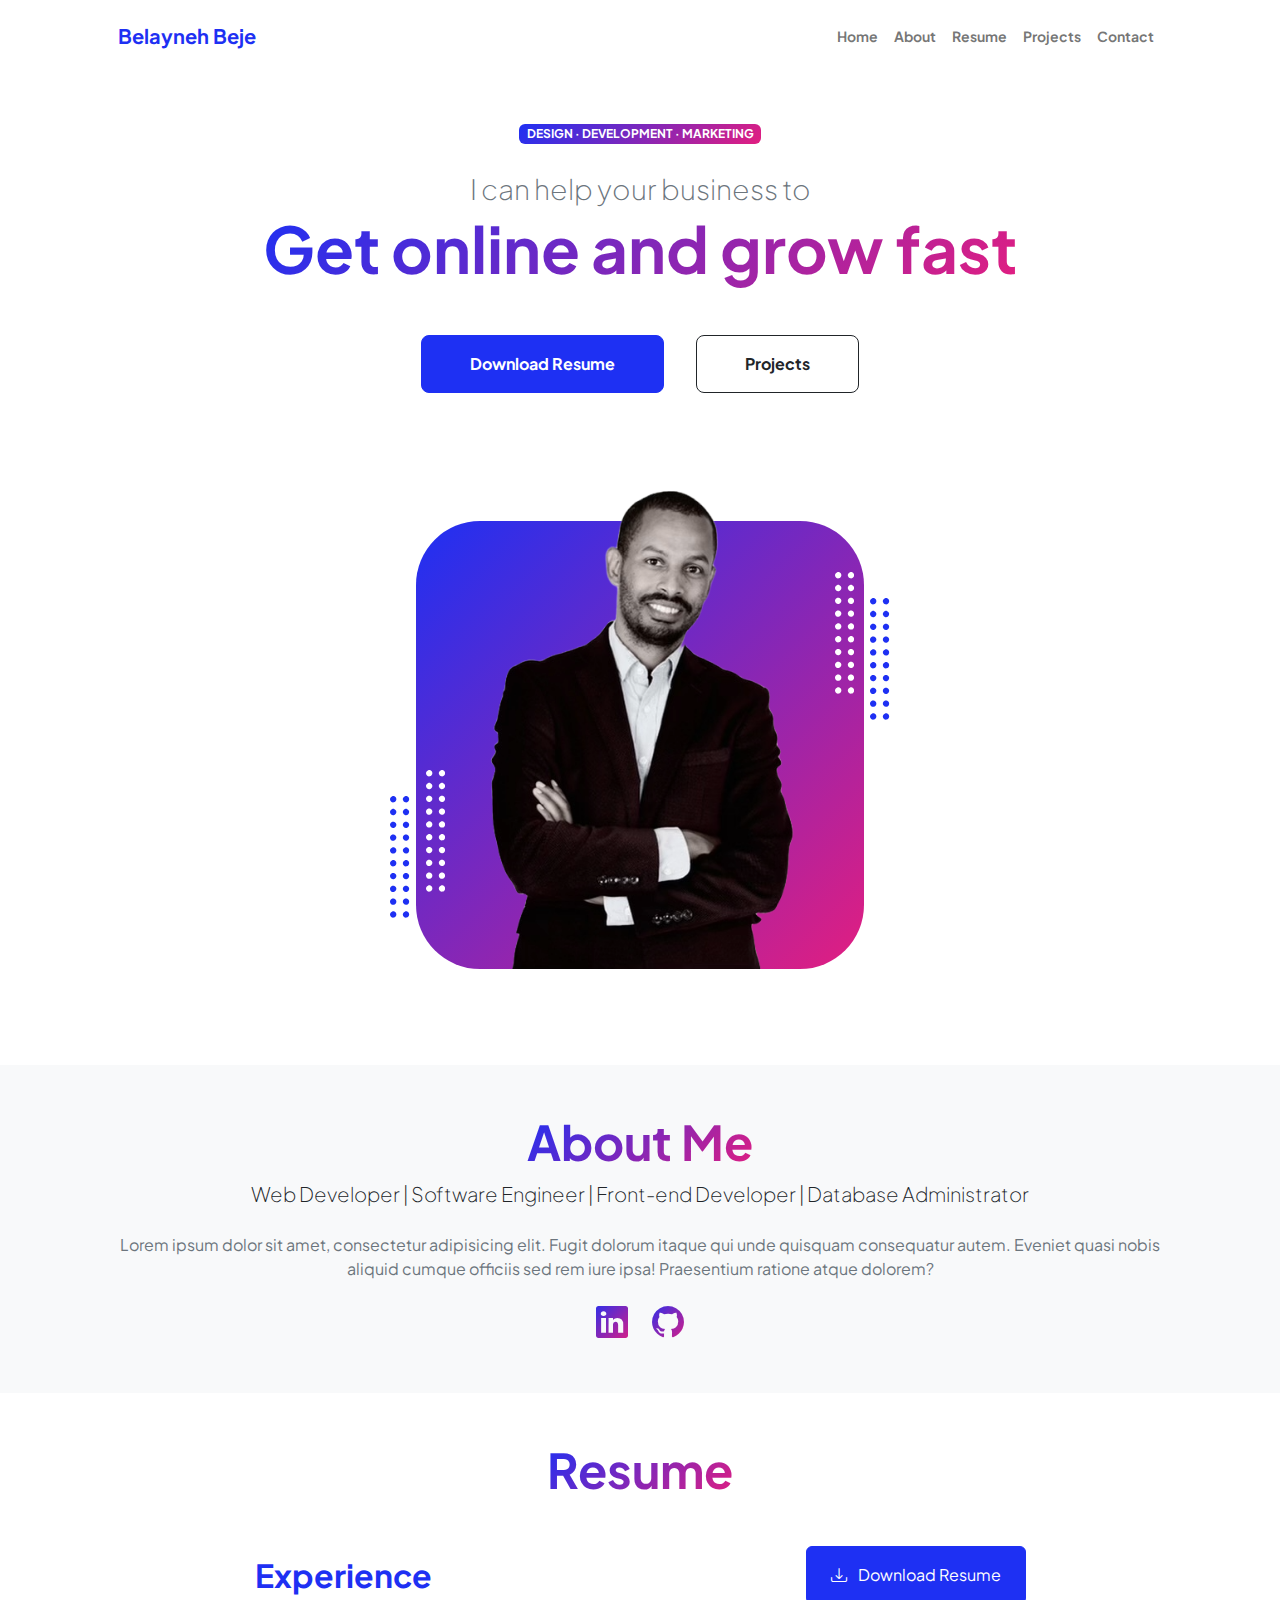
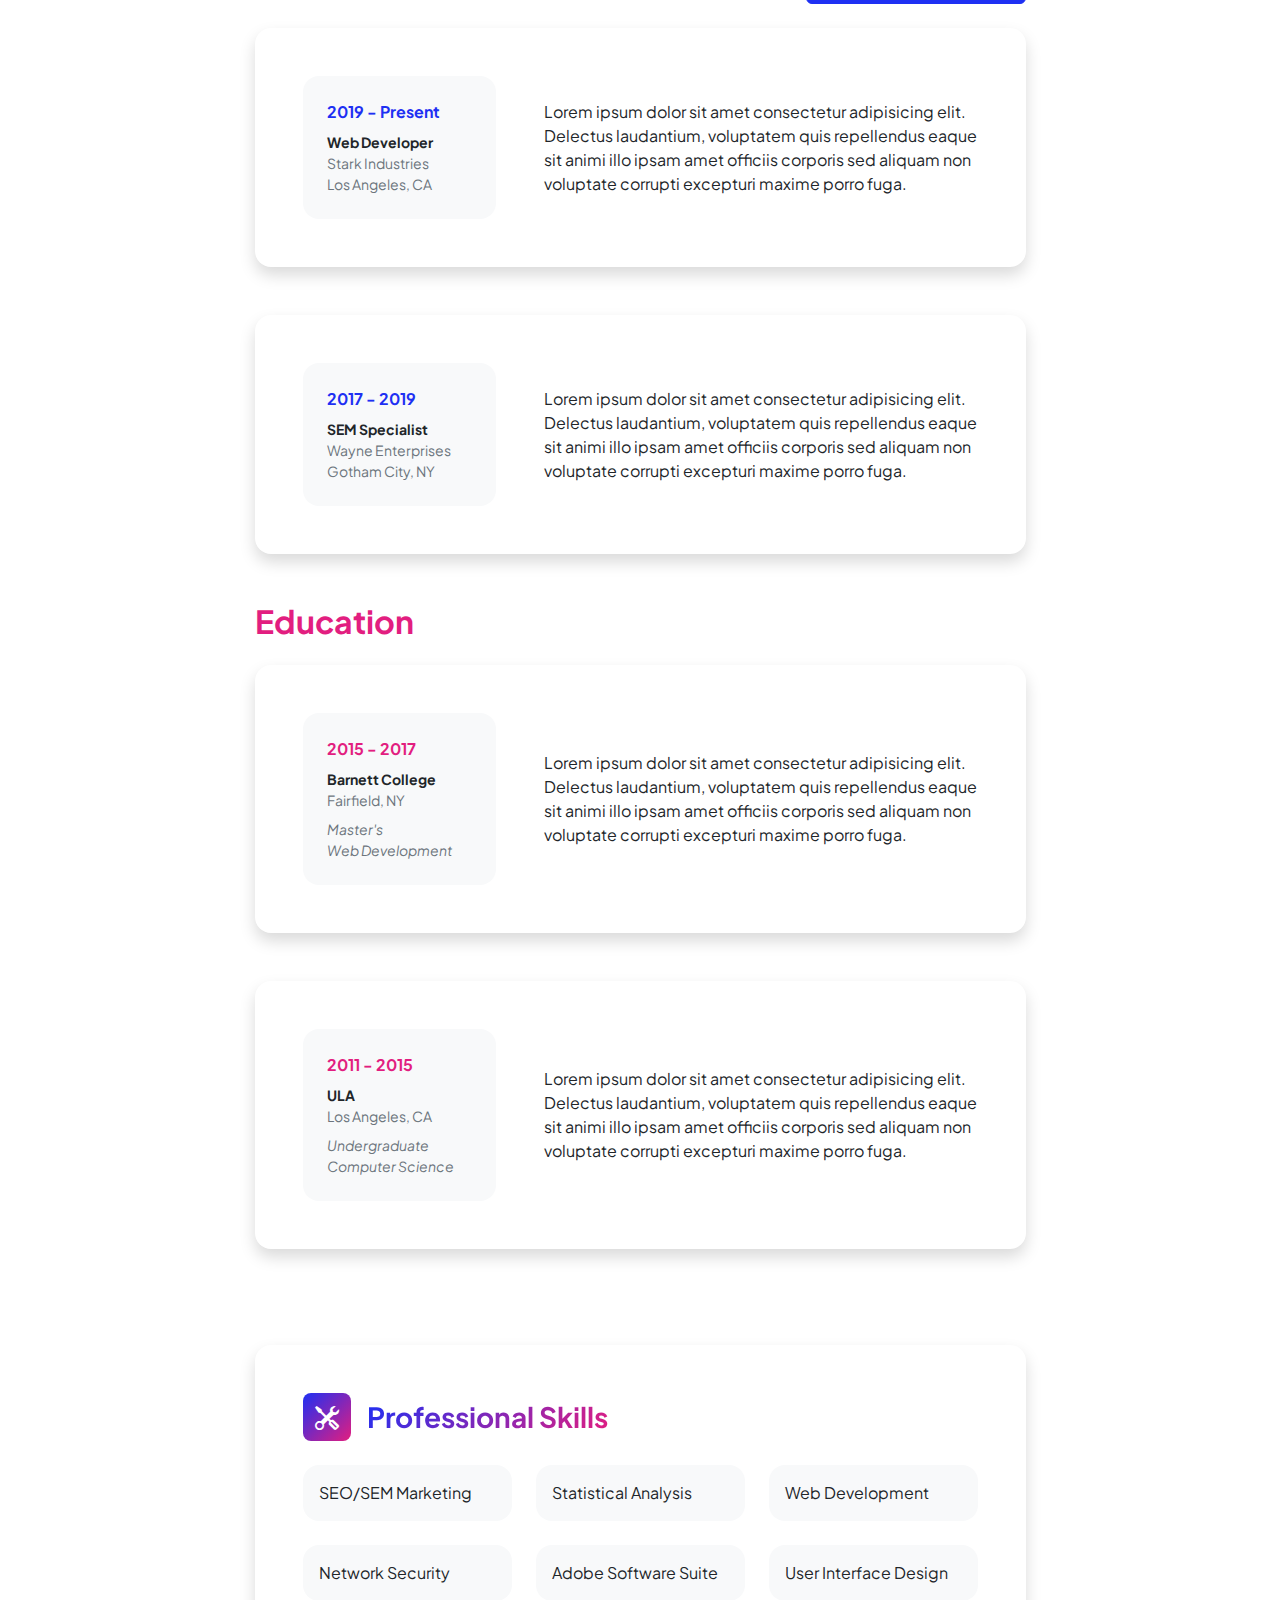
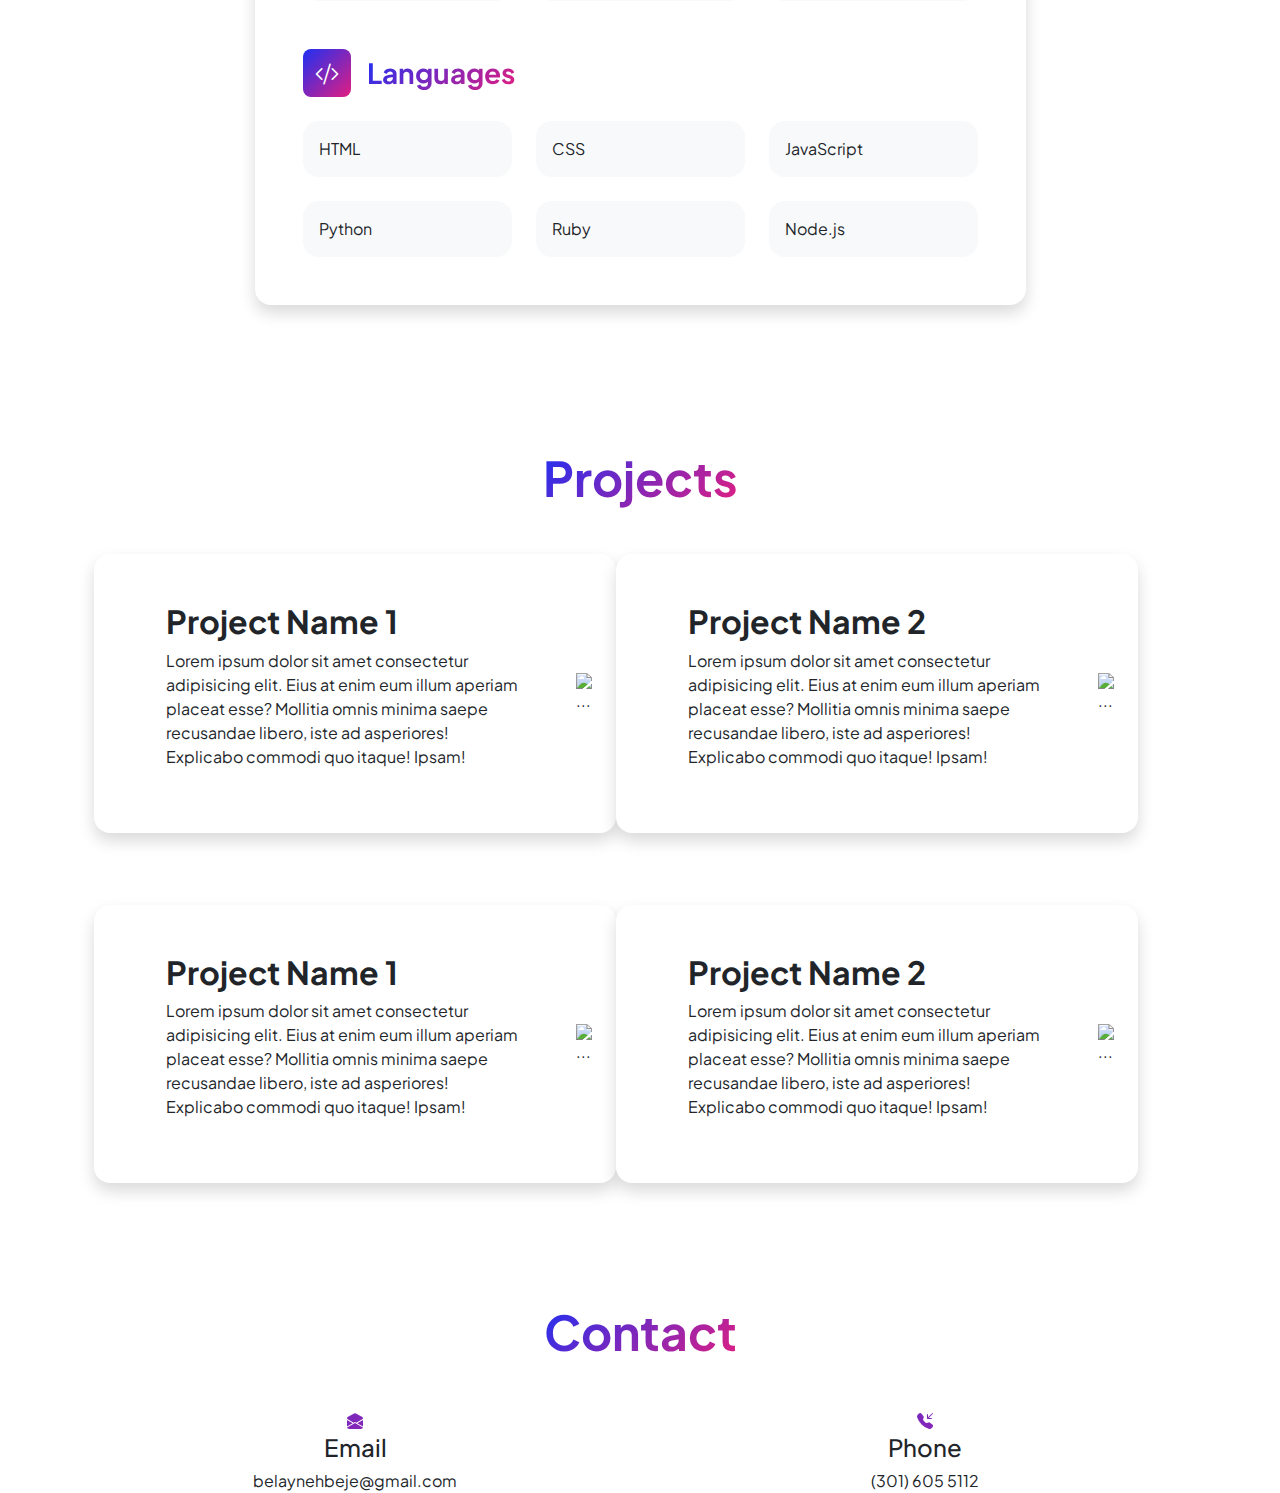
==== index.html @ bec5044d "first commit" ====
<!DOCTYPE html>
<html lang="en">
    <head>
        <meta charset="utf-8" />
        <meta name="viewport" content="width=device-width, initial-scale=1, shrink-to-fit=no" />
        <meta name="description" content="" />
        <meta name="author" content="" />
        <title>Personal Portfolio</title>
        <!-- Favicon-->
        <link rel="icon" type="image/x-icon" href="assets/favicon.ico" />
        <!-- Custom Google font-->
        <link rel="preconnect" href="https://fonts.googleapis.com" />
        <link rel="preconnect" href="https://fonts.gstatic.com" crossorigin />
        <link href="https://fonts.googleapis.com/css2?family=Plus+Jakarta+Sans:wght@100;200;300;400;500;600;700;800;900&amp;display=swap" rel="stylesheet" />
        <!-- Bootstrap icons-->
        <link href="https://cdn.jsdelivr.net/npm/bootstrap-icons@1.8.1/font/bootstrap-icons.css" rel="stylesheet" />
        <!-- Core theme CSS (includes Bootstrap)-->
        <link href="css/styles.css" rel="stylesheet" />
        <link rel="stylesheet" href="./css/customestyle.css">
    </head>
    <body class="d-flex flex-column h-100">

        <!--Hero-->
        <main class="flex-shrink-0">
            <!-- Navigation-->
            <nav class="navbar navbar-expand-lg navbar-light bg-white py-3">
                <div class="container px-5">
                    <a class="navbar-brand" href="index.html"><span class="fw-bolder text-primary">Belayneh Beje</span></a>
                    <button class="navbar-toggler" type="button" data-bs-toggle="collapse" data-bs-target="#navbarSupportedContent" aria-controls="navbarSupportedContent" aria-expanded="false" aria-label="Toggle navigation"><span class="navbar-toggler-icon"></span></button>
                    <div class="collapse navbar-collapse" id="navbarSupportedContent">
                        <ul class="navbar-nav ms-auto mb-2 mb-lg-0 small fw-bolder">
                            <li class="nav-item"><a class="nav-link" href="index.html">Home</a></li>
                            <li class="nav-item"><a class="nav-link" href="about.html">About</a></li>
                            <li class="nav-item"><a class="nav-link" href="resume.html">Resume</a></li>
                            <li class="nav-item"><a class="nav-link" href="projects.html">Projects</a></li>
                            <li class="nav-item"><a class="nav-link" href="contact.html">Contact</a></li>
                        </ul>
                    </div>
                </div>
            </nav>
            <!-- Header-->
            
            <header class="py-5">
                <div class="container px-5 pb-5">
                    <div class="row gx-5 align-items-center">
                        <div class="col-xxl-5">
                            <!-- Header text content-->
                            <div class="text-center text-xxl-start">
                                <div class="badge bg-gradient-primary-to-secondary text-white mb-4"><div class="text-uppercase">Design &middot; Development &middot; Marketing</div></div>
                                <div class="fs-3 fw-light text-muted">I can help your business to</div>
                                
                                <h1 class="display-3 fw-bolder mb-5"><span class="text-gradient d-inline">Get online and grow fast</span></h1>
                                <div class="d-grid gap-3 d-sm-flex justify-content-sm-center justify-content-xxl-start mb-3">
                                    <a class="btn btn-primary btn-lg px-5 py-3 me-sm-3 fs-6 fw-bolder" href="./assets/Resume.pdf">Download Resume</a>
                                    <a class="btn btn-outline-dark btn-lg px-5 py-3 fs-6 fw-bolder" href="projects.html">Projects</a>
                                </div>
                            </div>
                        </div>
                        <div class="col-xxl-7">
                            <!-- Header profile picture-->
                            <div class="d-flex justify-content-center mt-5 mt-xxl-0">
                                <div class="profile bg-gradient-primary-to-secondary">
                                    <!-- TIP: For best results, use a photo with a transparent background like the demo example below-->
                                    <!-- Watch a tutorial on how to do this on YouTube (link)-->
                                    <img class="profile-img" src="assets/profile.png" alt="..." />
                                    <div class="dots-1">
                                        <!-- SVG Dots-->
                                        <svg version="1.1" xmlns="http://www.w3.org/2000/svg" xmlns:xlink="http://www.w3.org/1999/xlink" x="0px" y="0px" viewBox="0 0 191.6 1215.4" style="enable-background: new 0 0 191.6 1215.4" xml:space="preserve">
                                            <g transform="translate(0.000000,1280.000000) scale(0.100000,-0.100000)">
                                                <path d="M227.7,12788.6c-105-35-200-141-222-248c-43-206,163-412,369-369c155,32,275,190,260,339c-11,105-90,213-190,262        C383.7,12801.6,289.7,12808.6,227.7,12788.6z"></path>
                                                <path d="M1507.7,12788.6c-151-50-253-216-222-362c25-119,136-230,254-255c194-41,395,142,375,339c-11,105-90,213-190,262        C1663.7,12801.6,1569.7,12808.6,1507.7,12788.6z"></path>
                                                <path d="M227.7,11508.6c-105-35-200-141-222-248c-43-206,163-412,369-369c155,32,275,190,260,339c-11,105-90,213-190,262        C383.7,11521.6,289.7,11528.6,227.7,11508.6z"></path>
                                                <path d="M1507.7,11508.6c-151-50-253-216-222-362c25-119,136-230,254-255c194-41,395,142,375,339c-11,105-90,213-190,262        C1663.7,11521.6,1569.7,11528.6,1507.7,11508.6z"></path>
                                                <path d="M227.7,10228.6c-105-35-200-141-222-248c-43-206,163-412,369-369c155,32,275,190,260,339c-11,105-90,213-190,262        C383.7,10241.6,289.7,10248.6,227.7,10228.6z"></path>
                                                <path d="M1507.7,10228.6c-105-35-200-141-222-248c-43-206,163-412,369-369c155,32,275,190,260,339c-11,105-90,213-190,262        C1663.7,10241.6,1569.7,10248.6,1507.7,10228.6z"></path>
                                                <path d="M227.7,8948.6c-105-35-200-141-222-248c-43-206,163-412,369-369c155,32,275,190,260,339c-11,105-90,213-190,262        C383.7,8961.6,289.7,8968.6,227.7,8948.6z"></path>
                                                <path d="M1507.7,8948.6c-105-35-200-141-222-248c-43-206,163-412,369-369c155,32,275,190,260,339c-11,105-90,213-190,262        C1663.7,8961.6,1569.7,8968.6,1507.7,8948.6z"></path>
                                                <path d="M227.7,7668.6c-105-35-200-141-222-248c-43-206,163-412,369-369c155,32,275,190,260,339c-11,105-90,213-190,262        C383.7,7681.6,289.7,7688.6,227.7,7668.6z"></path>
                                                <path d="M1507.7,7668.6c-105-35-200-141-222-248c-43-206,163-412,369-369c155,32,275,190,260,339c-11,105-90,213-190,262        C1663.7,7681.6,1569.7,7688.6,1507.7,7668.6z"></path>
                                                <path d="M227.7,6388.6c-105-35-200-141-222-248c-43-206,163-412,369-369c155,32,275,190,260,339c-11,105-90,213-190,262        C383.7,6401.6,289.7,6408.6,227.7,6388.6z"></path>
                                                <path d="M1507.7,6388.6c-105-35-200-141-222-248c-43-206,163-412,369-369c155,32,275,190,260,339c-11,105-90,213-190,262        C1663.7,6401.6,1569.7,6408.6,1507.7,6388.6z"></path>
                                                <path d="M227.7,5108.6c-105-35-200-141-222-248c-43-206,163-412,369-369c155,32,275,190,260,339c-11,105-90,213-190,262        C383.7,5121.6,289.7,5128.6,227.7,5108.6z"></path>
                                                <path d="M1507.7,5108.6c-105-35-200-141-222-248c-43-206,163-412,369-369c155,32,275,190,260,339c-11,105-90,213-190,262        C1663.7,5121.6,1569.7,5128.6,1507.7,5108.6z"></path>
                                                <path d="M227.7,3828.6c-105-35-200-141-222-248c-43-206,163-412,369-369c155,32,275,190,260,339c-11,105-90,213-190,262        C383.7,3841.6,289.7,3848.6,227.7,3828.6z"></path>
                                                <path d="M1507.7,3828.6c-105-35-200-141-222-248c-43-206,163-412,369-369c155,32,275,190,260,339c-11,105-90,213-190,262        C1663.7,3841.6,1569.7,3848.6,1507.7,3828.6z"></path>
                                                <path d="M227.7,2548.6c-105-35-200-141-222-248c-43-206,163-412,369-369c155,32,275,190,260,339c-11,105-90,213-190,262        C383.7,2561.6,289.7,2568.6,227.7,2548.6z"></path>
                                                <path d="M1507.7,2548.6c-105-35-200-141-222-248c-43-206,163-412,369-369c155,32,275,190,260,339c-11,105-90,213-190,262        C1663.7,2561.6,1569.7,2568.6,1507.7,2548.6z"></path>
                                                <path d="M227.7,1268.6c-105-35-200-141-222-248c-43-206,163-412,369-369c155,32,275,190,260,339c-11,105-90,213-190,262        C383.7,1281.6,289.7,1288.6,227.7,1268.6z"></path>
                                                <path d="M1507.7,1268.6c-105-35-200-141-222-248c-43-206,163-412,369-369c155,32,275,190,260,339c-11,105-90,213-190,262        C1663.7,1281.6,1569.7,1288.6,1507.7,1268.6z"></path>
                                            </g>
                                        </svg>
                                        <!-- END of SVG dots-->
                                    </div>
                                    <div class="dots-2">
                                        <!-- SVG Dots-->
                                        <svg version="1.1" xmlns="http://www.w3.org/2000/svg" xmlns:xlink="http://www.w3.org/1999/xlink" x="0px" y="0px" viewBox="0 0 191.6 1215.4" style="enable-background: new 0 0 191.6 1215.4" xml:space="preserve">
                                            <g transform="translate(0.000000,1280.000000) scale(0.100000,-0.100000)">
                                                <path d="M227.7,12788.6c-105-35-200-141-222-248c-43-206,163-412,369-369c155,32,275,190,260,339c-11,105-90,213-190,262        C383.7,12801.6,289.7,12808.6,227.7,12788.6z"></path>
                                                <path d="M1507.7,12788.6c-151-50-253-216-222-362c25-119,136-230,254-255c194-41,395,142,375,339c-11,105-90,213-190,262        C1663.7,12801.6,1569.7,12808.6,1507.7,12788.6z"></path>
                                                <path d="M227.7,11508.6c-105-35-200-141-222-248c-43-206,163-412,369-369c155,32,275,190,260,339c-11,105-90,213-190,262        C383.7,11521.6,289.7,11528.6,227.7,11508.6z"></path>
                                                <path d="M1507.7,11508.6c-151-50-253-216-222-362c25-119,136-230,254-255c194-41,395,142,375,339c-11,105-90,213-190,262        C1663.7,11521.6,1569.7,11528.6,1507.7,11508.6z"></path>
                                                <path d="M227.7,10228.6c-105-35-200-141-222-248c-43-206,163-412,369-369c155,32,275,190,260,339c-11,105-90,213-190,262        C383.7,10241.6,289.7,10248.6,227.7,10228.6z"></path>
                                                <path d="M1507.7,10228.6c-105-35-200-141-222-248c-43-206,163-412,369-369c155,32,275,190,260,339c-11,105-90,213-190,262        C1663.7,10241.6,1569.7,10248.6,1507.7,10228.6z"></path>
                                                <path d="M227.7,8948.6c-105-35-200-141-222-248c-43-206,163-412,369-369c155,32,275,190,260,339c-11,105-90,213-190,262        C383.7,8961.6,289.7,8968.6,227.7,8948.6z"></path>
                                                <path d="M1507.7,8948.6c-105-35-200-141-222-248c-43-206,163-412,369-369c155,32,275,190,260,339c-11,105-90,213-190,262        C1663.7,8961.6,1569.7,8968.6,1507.7,8948.6z"></path>
                                                <path d="M227.7,7668.6c-105-35-200-141-222-248c-43-206,163-412,369-369c155,32,275,190,260,339c-11,105-90,213-190,262        C383.7,7681.6,289.7,7688.6,227.7,7668.6z"></path>
                                                <path d="M1507.7,7668.6c-105-35-200-141-222-248c-43-206,163-412,369-369c155,32,275,190,260,339c-11,105-90,213-190,262        C1663.7,7681.6,1569.7,7688.6,1507.7,7668.6z"></path>
                                                <path d="M227.7,6388.6c-105-35-200-141-222-248c-43-206,163-412,369-369c155,32,275,190,260,339c-11,105-90,213-190,262        C383.7,6401.6,289.7,6408.6,227.7,6388.6z"></path>
                                                <path d="M1507.7,6388.6c-105-35-200-141-222-248c-43-206,163-412,369-369c155,32,275,190,260,339c-11,105-90,213-190,262        C1663.7,6401.6,1569.7,6408.6,1507.7,6388.6z"></path>
                                                <path d="M227.7,5108.6c-105-35-200-141-222-248c-43-206,163-412,369-369c155,32,275,190,260,339c-11,105-90,213-190,262        C383.7,5121.6,289.7,5128.6,227.7,5108.6z"></path>
                                                <path d="M1507.7,5108.6c-105-35-200-141-222-248c-43-206,163-412,369-369c155,32,275,190,260,339c-11,105-90,213-190,262        C1663.7,5121.6,1569.7,5128.6,1507.7,5108.6z"></path>
                                                <path d="M227.7,3828.6c-105-35-200-141-222-248c-43-206,163-412,369-369c155,32,275,190,260,339c-11,105-90,213-190,262        C383.7,3841.6,289.7,3848.6,227.7,3828.6z"></path>
                                                <path d="M1507.7,3828.6c-105-35-200-141-222-248c-43-206,163-412,369-369c155,32,275,190,260,339c-11,105-90,213-190,262        C1663.7,3841.6,1569.7,3848.6,1507.7,3828.6z"></path>
                                                <path d="M227.7,2548.6c-105-35-200-141-222-248c-43-206,163-412,369-369c155,32,275,190,260,339c-11,105-90,213-190,262        C383.7,2561.6,289.7,2568.6,227.7,2548.6z"></path>
                                                <path d="M1507.7,2548.6c-105-35-200-141-222-248c-43-206,163-412,369-369c155,32,275,190,260,339c-11,105-90,213-190,262        C1663.7,2561.6,1569.7,2568.6,1507.7,2548.6z"></path>
                                                <path d="M227.7,1268.6c-105-35-200-141-222-248c-43-206,163-412,369-369c155,32,275,190,260,339c-11,105-90,213-190,262        C383.7,1281.6,289.7,1288.6,227.7,1268.6z"></path>
                                                <path d="M1507.7,1268.6c-105-35-200-141-222-248c-43-206,163-412,369-369c155,32,275,190,260,339c-11,105-90,213-190,262        C1663.7,1281.6,1569.7,1288.6,1507.7,1268.6z"></path>
                                            </g>
                                        </svg>
                                        <!-- END of SVG dots-->
                                    </div>
                                    <div class="dots-3">
                                        <!-- SVG Dots-->
                                        <svg version="1.1" xmlns="http://www.w3.org/2000/svg" xmlns:xlink="http://www.w3.org/1999/xlink" x="0px" y="0px" viewBox="0 0 191.6 1215.4" style="enable-background: new 0 0 191.6 1215.4" xml:space="preserve">
                                            <g transform="translate(0.000000,1280.000000) scale(0.100000,-0.100000)">
                                                <path d="M227.7,12788.6c-105-35-200-141-222-248c-43-206,163-412,369-369c155,32,275,190,260,339c-11,105-90,213-190,262        C383.7,12801.6,289.7,12808.6,227.7,12788.6z"></path>
                                                <path d="M1507.7,12788.6c-151-50-253-216-222-362c25-119,136-230,254-255c194-41,395,142,375,339c-11,105-90,213-190,262        C1663.7,12801.6,1569.7,12808.6,1507.7,12788.6z"></path>
                                                <path d="M227.7,11508.6c-105-35-200-141-222-248c-43-206,163-412,369-369c155,32,275,190,260,339c-11,105-90,213-190,262        C383.7,11521.6,289.7,11528.6,227.7,11508.6z"></path>
                                                <path d="M1507.7,11508.6c-151-50-253-216-222-362c25-119,136-230,254-255c194-41,395,142,375,339c-11,105-90,213-190,262        C1663.7,11521.6,1569.7,11528.6,1507.7,11508.6z"></path>
                                                <path d="M227.7,10228.6c-105-35-200-141-222-248c-43-206,163-412,369-369c155,32,275,190,260,339c-11,105-90,213-190,262        C383.7,10241.6,289.7,10248.6,227.7,10228.6z"></path>
                                                <path d="M1507.7,10228.6c-105-35-200-141-222-248c-43-206,163-412,369-369c155,32,275,190,260,339c-11,105-90,213-190,262        C1663.7,10241.6,1569.7,10248.6,1507.7,10228.6z"></path>
                                                <path d="M227.7,8948.6c-105-35-200-141-222-248c-43-206,163-412,369-369c155,32,275,190,260,339c-11,105-90,213-190,262        C383.7,8961.6,289.7,8968.6,227.7,8948.6z"></path>
                                                <path d="M1507.7,8948.6c-105-35-200-141-222-248c-43-206,163-412,369-369c155,32,275,190,260,339c-11,105-90,213-190,262        C1663.7,8961.6,1569.7,8968.6,1507.7,8948.6z"></path>
                                                <path d="M227.7,7668.6c-105-35-200-141-222-248c-43-206,163-412,369-369c155,32,275,190,260,339c-11,105-90,213-190,262        C383.7,7681.6,289.7,7688.6,227.7,7668.6z"></path>
                                                <path d="M1507.7,7668.6c-105-35-200-141-222-248c-43-206,163-412,369-369c155,32,275,190,260,339c-11,105-90,213-190,262        C1663.7,7681.6,1569.7,7688.6,1507.7,7668.6z"></path>
                                                <path d="M227.7,6388.6c-105-35-200-141-222-248c-43-206,163-412,369-369c155,32,275,190,260,339c-11,105-90,213-190,262        C383.7,6401.6,289.7,6408.6,227.7,6388.6z"></path>
                                                <path d="M1507.7,6388.6c-105-35-200-141-222-248c-43-206,163-412,369-369c155,32,275,190,260,339c-11,105-90,213-190,262        C1663.7,6401.6,1569.7,6408.6,1507.7,6388.6z"></path>
                                                <path d="M227.7,5108.6c-105-35-200-141-222-248c-43-206,163-412,369-369c155,32,275,190,260,339c-11,105-90,213-190,262        C383.7,5121.6,289.7,5128.6,227.7,5108.6z"></path>
                                                <path d="M1507.7,5108.6c-105-35-200-141-222-248c-43-206,163-412,369-369c155,32,275,190,260,339c-11,105-90,213-190,262        C1663.7,5121.6,1569.7,5128.6,1507.7,5108.6z"></path>
                                                <path d="M227.7,3828.6c-105-35-200-141-222-248c-43-206,163-412,369-369c155,32,275,190,260,339c-11,105-90,213-190,262        C383.7,3841.6,289.7,3848.6,227.7,3828.6z"></path>
                                                <path d="M1507.7,3828.6c-105-35-200-141-222-248c-43-206,163-412,369-369c155,32,275,190,260,339c-11,105-90,213-190,262        C1663.7,3841.6,1569.7,3848.6,1507.7,3828.6z"></path>
                                                <path d="M227.7,2548.6c-105-35-200-141-222-248c-43-206,163-412,369-369c155,32,275,190,260,339c-11,105-90,213-190,262        C383.7,2561.6,289.7,2568.6,227.7,2548.6z"></path>
                                                <path d="M1507.7,2548.6c-105-35-200-141-222-248c-43-206,163-412,369-369c155,32,275,190,260,339c-11,105-90,213-190,262        C1663.7,2561.6,1569.7,2568.6,1507.7,2548.6z"></path>
                                                <path d="M227.7,1268.6c-105-35-200-141-222-248c-43-206,163-412,369-369c155,32,275,190,260,339c-11,105-90,213-190,262        C383.7,1281.6,289.7,1288.6,227.7,1268.6z"></path>
                                                <path d="M1507.7,1268.6c-105-35-200-141-222-248c-43-206,163-412,369-369c155,32,275,190,260,339c-11,105-90,213-190,262        C1663.7,1281.6,1569.7,1288.6,1507.7,1268.6z"></path>
                                            </g>
                                        </svg>
                                        <!-- END of SVG dots-->
                                    </div>
                                    <div class="dots-4">
                                        <!-- SVG Dots-->
                                        <svg version="1.1" xmlns="http://www.w3.org/2000/svg" xmlns:xlink="http://www.w3.org/1999/xlink" x="0px" y="0px" viewBox="0 0 191.6 1215.4" style="enable-background: new 0 0 191.6 1215.4" xml:space="preserve">
                                            <g transform="translate(0.000000,1280.000000) scale(0.100000,-0.100000)">
                                                <path d="M227.7,12788.6c-105-35-200-141-222-248c-43-206,163-412,369-369c155,32,275,190,260,339c-11,105-90,213-190,262        C383.7,12801.6,289.7,12808.6,227.7,12788.6z"></path>
                                                <path d="M1507.7,12788.6c-151-50-253-216-222-362c25-119,136-230,254-255c194-41,395,142,375,339c-11,105-90,213-190,262        C1663.7,12801.6,1569.7,12808.6,1507.7,12788.6z"></path>
                                                <path d="M227.7,11508.6c-105-35-200-141-222-248c-43-206,163-412,369-369c155,32,275,190,260,339c-11,105-90,213-190,262        C383.7,11521.6,289.7,11528.6,227.7,11508.6z"></path>
                                                <path d="M1507.7,11508.6c-151-50-253-216-222-362c25-119,136-230,254-255c194-41,395,142,375,339c-11,105-90,213-190,262        C1663.7,11521.6,1569.7,11528.6,1507.7,11508.6z"></path>
                                                <path d="M227.7,10228.6c-105-35-200-141-222-248c-43-206,163-412,369-369c155,32,275,190,260,339c-11,105-90,213-190,262        C383.7,10241.6,289.7,10248.6,227.7,10228.6z"></path>
                                                <path d="M1507.7,10228.6c-105-35-200-141-222-248c-43-206,163-412,369-369c155,32,275,190,260,339c-11,105-90,213-190,262        C1663.7,10241.6,1569.7,10248.6,1507.7,10228.6z"></path>
                                                <path d="M227.7,8948.6c-105-35-200-141-222-248c-43-206,163-412,369-369c155,32,275,190,260,339c-11,105-90,213-190,262        C383.7,8961.6,289.7,8968.6,227.7,8948.6z"></path>
                                                <path d="M1507.7,8948.6c-105-35-200-141-222-248c-43-206,163-412,369-369c155,32,275,190,260,339c-11,105-90,213-190,262        C1663.7,8961.6,1569.7,8968.6,1507.7,8948.6z"></path>
                                                <path d="M227.7,7668.6c-105-35-200-141-222-248c-43-206,163-412,369-369c155,32,275,190,260,339c-11,105-90,213-190,262        C383.7,7681.6,289.7,7688.6,227.7,7668.6z"></path>
                                                <path d="M1507.7,7668.6c-105-35-200-141-222-248c-43-206,163-412,369-369c155,32,275,190,260,339c-11,105-90,213-190,262        C1663.7,7681.6,1569.7,7688.6,1507.7,7668.6z"></path>
                                                <path d="M227.7,6388.6c-105-35-200-141-222-248c-43-206,163-412,369-369c155,32,275,190,260,339c-11,105-90,213-190,262        C383.7,6401.6,289.7,6408.6,227.7,6388.6z"></path>
                                                <path d="M1507.7,6388.6c-105-35-200-141-222-248c-43-206,163-412,369-369c155,32,275,190,260,339c-11,105-90,213-190,262        C1663.7,6401.6,1569.7,6408.6,1507.7,6388.6z"></path>
                                                <path d="M227.7,5108.6c-105-35-200-141-222-248c-43-206,163-412,369-369c155,32,275,190,260,339c-11,105-90,213-190,262        C383.7,5121.6,289.7,5128.6,227.7,5108.6z"></path>
                                                <path d="M1507.7,5108.6c-105-35-200-141-222-248c-43-206,163-412,369-369c155,32,275,190,260,339c-11,105-90,213-190,262        C1663.7,5121.6,1569.7,5128.6,1507.7,5108.6z"></path>
                                                <path d="M227.7,3828.6c-105-35-200-141-222-248c-43-206,163-412,369-369c155,32,275,190,260,339c-11,105-90,213-190,262        C383.7,3841.6,289.7,3848.6,227.7,3828.6z"></path>
                                                <path d="M1507.7,3828.6c-105-35-200-141-222-248c-43-206,163-412,369-369c155,32,275,190,260,339c-11,105-90,213-190,262        C1663.7,3841.6,1569.7,3848.6,1507.7,3828.6z"></path>
                                                <path d="M227.7,2548.6c-105-35-200-141-222-248c-43-206,163-412,369-369c155,32,275,190,260,339c-11,105-90,213-190,262        C383.7,2561.6,289.7,2568.6,227.7,2548.6z"></path>
                                                <path d="M1507.7,2548.6c-105-35-200-141-222-248c-43-206,163-412,369-369c155,32,275,190,260,339c-11,105-90,213-190,262        C1663.7,2561.6,1569.7,2568.6,1507.7,2548.6z"></path>
                                                <path d="M227.7,1268.6c-105-35-200-141-222-248c-43-206,163-412,369-369c155,32,275,190,260,339c-11,105-90,213-190,262        C383.7,1281.6,289.7,1288.6,227.7,1268.6z"></path>
                                                <path d="M1507.7,1268.6c-105-35-200-141-222-248c-43-206,163-412,369-369c155,32,275,190,260,339c-11,105-90,213-190,262        C1663.7,1281.6,1569.7,1288.6,1507.7,1268.6z"></path>
                                            </g>
                                        </svg>
                                        <!-- END of SVG dots-->
                                    </div>
                                </div>
                            </div>
                        </div>
                    </div>
                </div>
            </header>
            
            
        </main>

        <!--About-->
        <!-- About Section-->
        <section class="bg-light py-0">
            <div class="container px-5">
                <div class="row gx-5 justify-content-center">
                    <div class="col-xxl-8">
                        <div class="text-center my-5">
                            <h2 class="display-5 fw-bolder"><span class="text-gradient d-inline">About Me</span></h2>
                            <p class="lead fw-light mb-4">Web Developer | Software Engineer | Front-end Developer | Database Administrator</p>
                            <p class="text-muted">Lorem ipsum dolor sit amet, consectetur adipisicing elit. Fugit dolorum itaque qui unde quisquam consequatur autem. Eveniet quasi nobis aliquid cumque officiis sed rem iure ipsa! Praesentium ratione atque dolorem?</p>
                            <div class="d-flex justify-content-center fs-2 gap-4">
                                <a class="text-gradient" href="https://www.linkedin.com/in/belayneh-beje-109a37126/"><i class="bi bi-linkedin"></i></a>
                                <a class="text-gradient" href="https://github.com/belaynehb"><i class="bi bi-github"></i></a>
                            </div>
                        </div>
                    </div>
                </div>
            </div>
        </section>

        <!--Resume-->
        <!--Resume Section-->
        <div class="container px-5 my-5">
            <div class="text-center mb-5">
                <h1 class="display-5 fw-bolder mb-0"><span class="text-gradient d-inline">Resume</span></h1>
            </div>
            <div class="row gx-5 justify-content-center">
                <div class="col-lg-11 col-xl-9 col-xxl-8">
                    <!-- Experience Section-->
                    <section>
                        <div class="d-flex align-items-center justify-content-between mb-4">
                            <h2 class="text-primary fw-bolder mb-0">Experience</h2>
                            <!-- Download resume button-->
                            <!-- Note: Set the link href target to a PDF file within your project-->
                            <a class="btn btn-primary px-4 py-3" href="./assets/Resume.pdf">
                                <div class="d-inline-block bi bi-download me-2"></div>
                                Download Resume
                            </a>
                        </div>
                        <!-- Experience Card 1-->
                        <div class="card shadow border-0 rounded-4 mb-5">
                            <div class="card-body p-5">
                                <div class="row align-items-center gx-5">
                                    <div class="col text-center text-lg-start mb-4 mb-lg-0">
                                        <div class="bg-light p-4 rounded-4">
                                            <div class="text-primary fw-bolder mb-2">2019 - Present</div>
                                            <div class="small fw-bolder">Web Developer</div>
                                            <div class="small text-muted">Stark Industries</div>
                                            <div class="small text-muted">Los Angeles, CA</div>
                                        </div>
                                    </div>
                                    <div class="col-lg-8"><div>Lorem ipsum dolor sit amet consectetur adipisicing elit. Delectus laudantium, voluptatem quis repellendus eaque sit animi illo ipsam amet officiis corporis sed aliquam non voluptate corrupti excepturi maxime porro fuga.</div></div>
                                </div>
                            </div>
                        </div>
                        <!-- Experience Card 2-->
                        <div class="card shadow border-0 rounded-4 mb-5">
                            <div class="card-body p-5">
                                <div class="row align-items-center gx-5">
                                    <div class="col text-center text-lg-start mb-4 mb-lg-0">
                                        <div class="bg-light p-4 rounded-4">
                                            <div class="text-primary fw-bolder mb-2">2017 - 2019</div>
                                            <div class="small fw-bolder">SEM Specialist</div>
                                            <div class="small text-muted">Wayne Enterprises</div>
                                            <div class="small text-muted">Gotham City, NY</div>
                                        </div>
                                    </div>
                                    <div class="col-lg-8"><div>Lorem ipsum dolor sit amet consectetur adipisicing elit. Delectus laudantium, voluptatem quis repellendus eaque sit animi illo ipsam amet officiis corporis sed aliquam non voluptate corrupti excepturi maxime porro fuga.</div></div>
                                </div>
                            </div>
                        </div>
                    </section>
                    <!-- Education Section-->
                    <section>
                        <h2 class="text-secondary fw-bolder mb-4">Education</h2>
                        <!-- Education Card 1-->
                        <div class="card shadow border-0 rounded-4 mb-5">
                            <div class="card-body p-5">
                                <div class="row align-items-center gx-5">
                                    <div class="col text-center text-lg-start mb-4 mb-lg-0">
                                        <div class="bg-light p-4 rounded-4">
                                            <div class="text-secondary fw-bolder mb-2">2015 - 2017</div>
                                            <div class="mb-2">
                                                <div class="small fw-bolder">Barnett College</div>
                                                <div class="small text-muted">Fairfield, NY</div>
                                            </div>
                                            <div class="fst-italic">
                                                <div class="small text-muted">Master's</div>
                                                <div class="small text-muted">Web Development</div>
                                            </div>
                                        </div>
                                    </div>
                                    <div class="col-lg-8"><div>Lorem ipsum dolor sit amet consectetur adipisicing elit. Delectus laudantium, voluptatem quis repellendus eaque sit animi illo ipsam amet officiis corporis sed aliquam non voluptate corrupti excepturi maxime porro fuga.</div></div>
                                </div>
                            </div>
                        </div>
                        <!-- Education Card 2-->
                        <div class="card shadow border-0 rounded-4 mb-5">
                            <div class="card-body p-5">
                                <div class="row align-items-center gx-5">
                                    <div class="col text-center text-lg-start mb-4 mb-lg-0">
                                        <div class="bg-light p-4 rounded-4">
                                            <div class="text-secondary fw-bolder mb-2">2011 - 2015</div>
                                            <div class="mb-2">
                                                <div class="small fw-bolder">ULA</div>
                                                <div class="small text-muted">Los Angeles, CA</div>
                                            </div>
                                            <div class="fst-italic">
                                                <div class="small text-muted">Undergraduate</div>
                                                <div class="small text-muted">Computer Science</div>
                                            </div>
                                        </div>
                                    </div>
                                    <div class="col-lg-8"><div>Lorem ipsum dolor sit amet consectetur adipisicing elit. Delectus laudantium, voluptatem quis repellendus eaque sit animi illo ipsam amet officiis corporis sed aliquam non voluptate corrupti excepturi maxime porro fuga.</div></div>
                                </div>
                            </div>
                        </div>
                    </section>
                    <!-- Divider-->
                    <div class="pb-5"></div>
                    <!-- Skills Section-->
                    <section>
                        <!-- Skillset Card-->
                        <div class="card shadow border-0 rounded-4 mb-5">
                            <div class="card-body p-5">
                                <!-- Professional skills list-->
                                <div class="mb-5">
                                    <div class="d-flex align-items-center mb-4">
                                        <div class="feature bg-primary bg-gradient-primary-to-secondary text-white rounded-3 me-3"><i class="bi bi-tools"></i></div>
                                        <h3 class="fw-bolder mb-0"><span class="text-gradient d-inline">Professional Skills</span></h3>
                                    </div>
                                    <div class="row row-cols-1 row-cols-md-3 mb-4">
                                        <div class="col mb-4 mb-md-0"><div class="d-flex align-items-center bg-light rounded-4 p-3 h-100">SEO/SEM Marketing</div></div>
                                        <div class="col mb-4 mb-md-0"><div class="d-flex align-items-center bg-light rounded-4 p-3 h-100">Statistical Analysis</div></div>
                                        <div class="col"><div class="d-flex align-items-center bg-light rounded-4 p-3 h-100">Web Development</div></div>
                                    </div>
                                    <div class="row row-cols-1 row-cols-md-3">
                                        <div class="col mb-4 mb-md-0"><div class="d-flex align-items-center bg-light rounded-4 p-3 h-100">Network Security</div></div>
                                        <div class="col mb-4 mb-md-0"><div class="d-flex align-items-center bg-light rounded-4 p-3 h-100">Adobe Software Suite</div></div>
                                        <div class="col"><div class="d-flex align-items-center bg-light rounded-4 p-3 h-100">User Interface Design</div></div>
                                    </div>
                                </div>
                                <!-- Languages list-->
                                <div class="mb-0">
                                    <div class="d-flex align-items-center mb-4">
                                        <div class="feature bg-primary bg-gradient-primary-to-secondary text-white rounded-3 me-3"><i class="bi bi-code-slash"></i></div>
                                        <h3 class="fw-bolder mb-0"><span class="text-gradient d-inline">Languages</span></h3>
                                    </div>
                                    <div class="row row-cols-1 row-cols-md-3 mb-4">
                                        <div class="col mb-4 mb-md-0"><div class="d-flex align-items-center bg-light rounded-4 p-3 h-100">HTML</div></div>
                                        <div class="col mb-4 mb-md-0"><div class="d-flex align-items-center bg-light rounded-4 p-3 h-100">CSS</div></div>
                                        <div class="col"><div class="d-flex align-items-center bg-light rounded-4 p-3 h-100">JavaScript</div></div>
                                    </div>
                                    <div class="row row-cols-1 row-cols-md-3">
                                        <div class="col mb-4 mb-md-0"><div class="d-flex align-items-center bg-light rounded-4 p-3 h-100">Python</div></div>
                                        <div class="col mb-4 mb-md-0"><div class="d-flex align-items-center bg-light rounded-4 p-3 h-100">Ruby</div></div>
                                        <div class="col"><div class="d-flex align-items-center bg-light rounded-4 p-3 h-100">Node.js</div></div>
                                    </div>
                                </div>
                            </div>
                        </div>
                    </section>
                </div>
            </div>
        </div>
        <!-- Projects-->
        <!-- Projects Section-->
        <section class="py-5">
            <div class="container px-5 mb-5">
                <div class="text-center mb-5">
                    <h1 class="display-5 fw-bolder mb-0"><span class="text-gradient d-inline">Projects</span></h1>
                </div>
                <div class="row gx-5 justify-content-center col-lg-12 my-5">
                    
                        <!-- Project Card 1 Row 1-->
                        <div class="card overflow-hidden shadow rounded-4 border-0 col-lg-6 col-md-12 mb-4">
                            <div class="card-body p-0">
                                <div class="d-flex flex-column flex-lg-row  align-items-center">
                                    <div class="p-5 col-xs-12">
                                        <h2 class="fw-bolder">Project Name 1</h2>
                                        <p>Lorem ipsum dolor sit amet consectetur adipisicing elit. Eius at enim eum illum aperiam placeat esse? Mollitia omnis minima saepe recusandae libero, iste ad asperiores! Explicabo commodi quo itaque! Ipsam!</p>
                                    </div>
                                    <img class="img-fluid col-xs-12" src="https://dummyimage.com/300x400/343a40/6c757d" alt="..." />
                                </div>
                            </div>
                        </div>
                        <!-- Project Card 2 Row 1-->
                        <div class="card overflow-hidden shadow rounded-4 border-0 col-lg-6 col-md-12 mb-4">
                            <div class="card-body p-0">
                                <div class="d-flex flex-column flex-lg-row align-items-center">
                                    <div class="p-5 col-xs-12">
                                        <h2 class="fw-bolder">Project Name 2</h2>
                                        <p>Lorem ipsum dolor sit amet consectetur adipisicing elit. Eius at enim eum illum aperiam placeat esse? Mollitia omnis minima saepe recusandae libero, iste ad asperiores! Explicabo commodi quo itaque! Ipsam!</p>
                                    </div>
                                    <img class="img-fluid col-xs-12" src="https://dummyimage.com/300x400/343a40/6c757d" alt="..." />
                                </div>
                            </div>
                        </div>
                </div>
                
                <div class="row gx-5 justify-content-center col-lg-12 my-5">
                    
                    <!-- Project Card 1 Row 1-->
                    <div class="card overflow-hidden shadow rounded-4 border-0 col-lg-6 col-md-12 mb-4">
                        <div class="card-body p-0">
                            <div class="d-flex flex-column flex-lg-row  align-items-center">
                                <div class="p-5 col-xs-12">
                                    <h2 class="fw-bolder">Project Name 1</h2>
                                    <p>Lorem ipsum dolor sit amet consectetur adipisicing elit. Eius at enim eum illum aperiam placeat esse? Mollitia omnis minima saepe recusandae libero, iste ad asperiores! Explicabo commodi quo itaque! Ipsam!</p>
                                </div>
                                <img class="img-fluid col-xs-12" src="https://dummyimage.com/300x400/343a40/6c757d" alt="..." />
                            </div>
                        </div>
                    </div>
                    <!-- Project Card 2 Row 1-->
                    <div class="card overflow-hidden shadow rounded-4 border-0 col-lg-6 col-md-12 mb-4">
                        <div class="card-body p-0">
                            <div class="d-flex flex-column flex-lg-row align-items-center">
                                <div class="p-5 col-xs-12">
                                    <h2 class="fw-bolder">Project Name 2</h2>
                                    <p>Lorem ipsum dolor sit amet consectetur adipisicing elit. Eius at enim eum illum aperiam placeat esse? Mollitia omnis minima saepe recusandae libero, iste ad asperiores! Explicabo commodi quo itaque! Ipsam!</p>
                                </div>
                                <img class="img-fluid col-xs-12" src="https://dummyimage.com/300x400/343a40/6c757d" alt="..." />
                            </div>
                        </div>
                    </div>
                </div>
                
            </div>
        </section>

        <!--Contact-->
        <!-- Contact Section-->
        <div class="container">
			<!-- Section Heading -->
			<div class="row mb-70">
				<div class="col-lg-8 offset-lg-2 text-center">
					<div class="text-center mb-5">
                        <h1 class="display-5 fw-bolder mb-0"><span class="text-gradient d-inline">Contact</span></h1>
                    </div>
				</div>
			</div>
			<div class="row my-60">
				<!-- Single -->
				<div class="col-md-6 col-sm-6 mb-30">
					<div class="about_item_box text-center">
						<div class="icon text-gradient">
                            
							<!-- <svg xmlns="http://www.w3.org/2000/svg" width="40" height="40" fill="currentColor" class="bi bi-envelope-open" viewBox="0 0 16 16">
                                <path d="M8.47 1.318a1 1 0 0 0-.94 0l-6 3.2A1 1 0 0 0 1 5.4v.817l5.75 3.45L8 8.917l1.25.75L15 6.217V5.4a1 1 0 0 0-.53-.882zM15 7.383l-4.778 2.867L15 13.117zm-.035 6.88L8 10.082l-6.965 4.18A1 1 0 0 0 2 15h12a1 1 0 0 0 .965-.738ZM1 13.116l4.778-2.867L1 7.383v5.734ZM7.059.435a2 2 0 0 1 1.882 0l6 3.2A2 2 0 0 1 16 5.4V14a2 2 0 0 1-2 2H2a2 2 0 0 1-2-2V5.4a2 2 0 0 1 1.059-1.765z"/>
                              </svg> -->
                            <i class="bi bi-envelope-open-fill"  height="60px !important"></i>
						</div>
						<h4>Email</h4>
						belaynehbeje@gmail.com
					</div>
				</div>
				<!-- Single -->
				<div class="col-md-6 col-sm-6 mb-30">
					<div class="about_item_box text-center">
						<div class="icon text-gradient">
							<i class="bi bi-telephone-inbound-fill"></i>
						</div>
						<h4>Phone</h4>
						(301) 605 5112
					</div>
				</div>

			</div>
		</div>
        <!-- Footer-->
        <!-- <footer class="bg-white py-4 mt-auto">
            <div class="container px-5">
                <div class="row align-items-center justify-content-between flex-column flex-sm-row">
                    <div class="col-auto"><div class="small m-0">Copyright &copy; Your Website 2023</div></div>
                    <div class="col-auto">
                        <a class="small" href="#!">Privacy</a>
                        <span class="mx-1">&middot;</span>
                        <a class="small" href="#!">Terms</a>
                        <span class="mx-1">&middot;</span>
                        <a class="small" href="#!">Contact</a>
                    </div>
                </div>
            </div>
        </footer> -->
        <!-- Bootstrap core JS-->
        <script src="https://cdn.jsdelivr.net/npm/bootstrap@5.2.3/dist/js/bootstrap.bundle.min.js"></script>
        <!-- Core theme JS-->
        <script src="js/scripts.js"></script>
    </body>
</html>
---- css/customestyle.css ----
.projects-row1 {
    display: flex;
    justify-content: space-evenly;
}
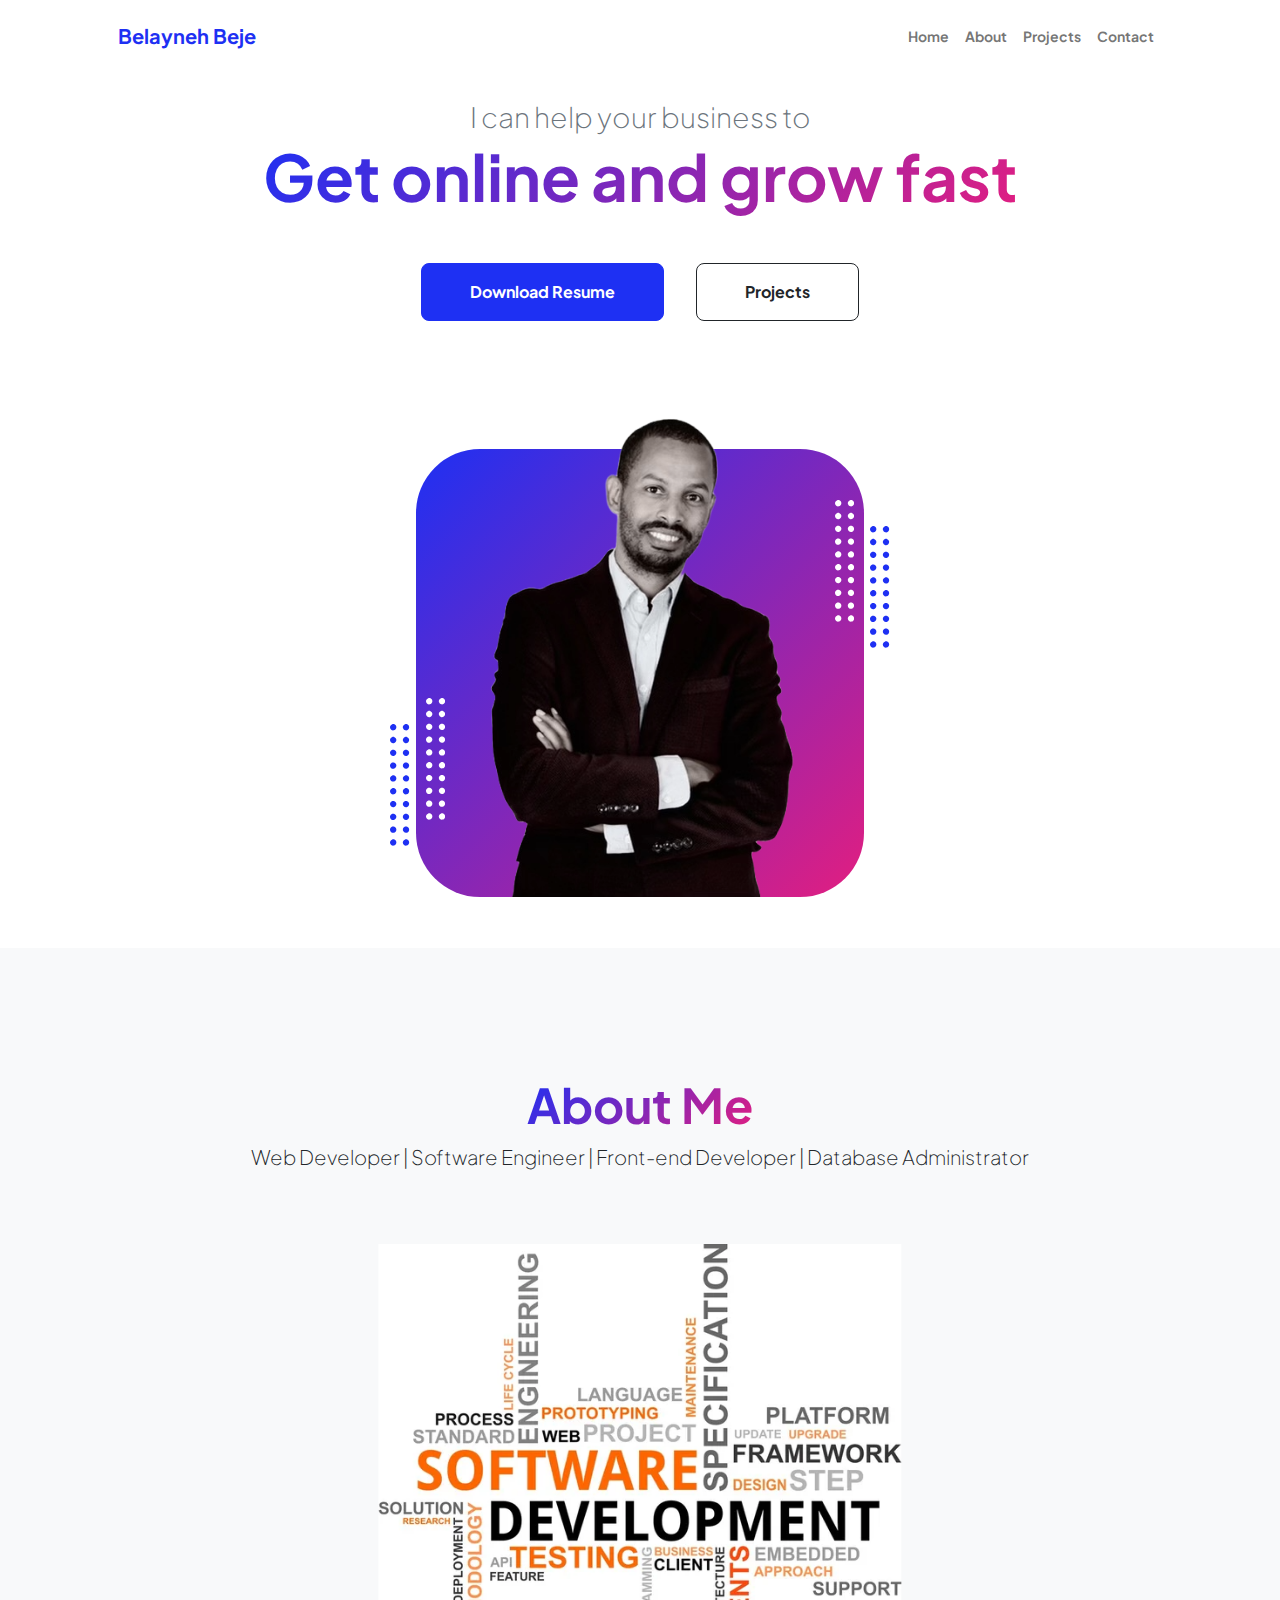
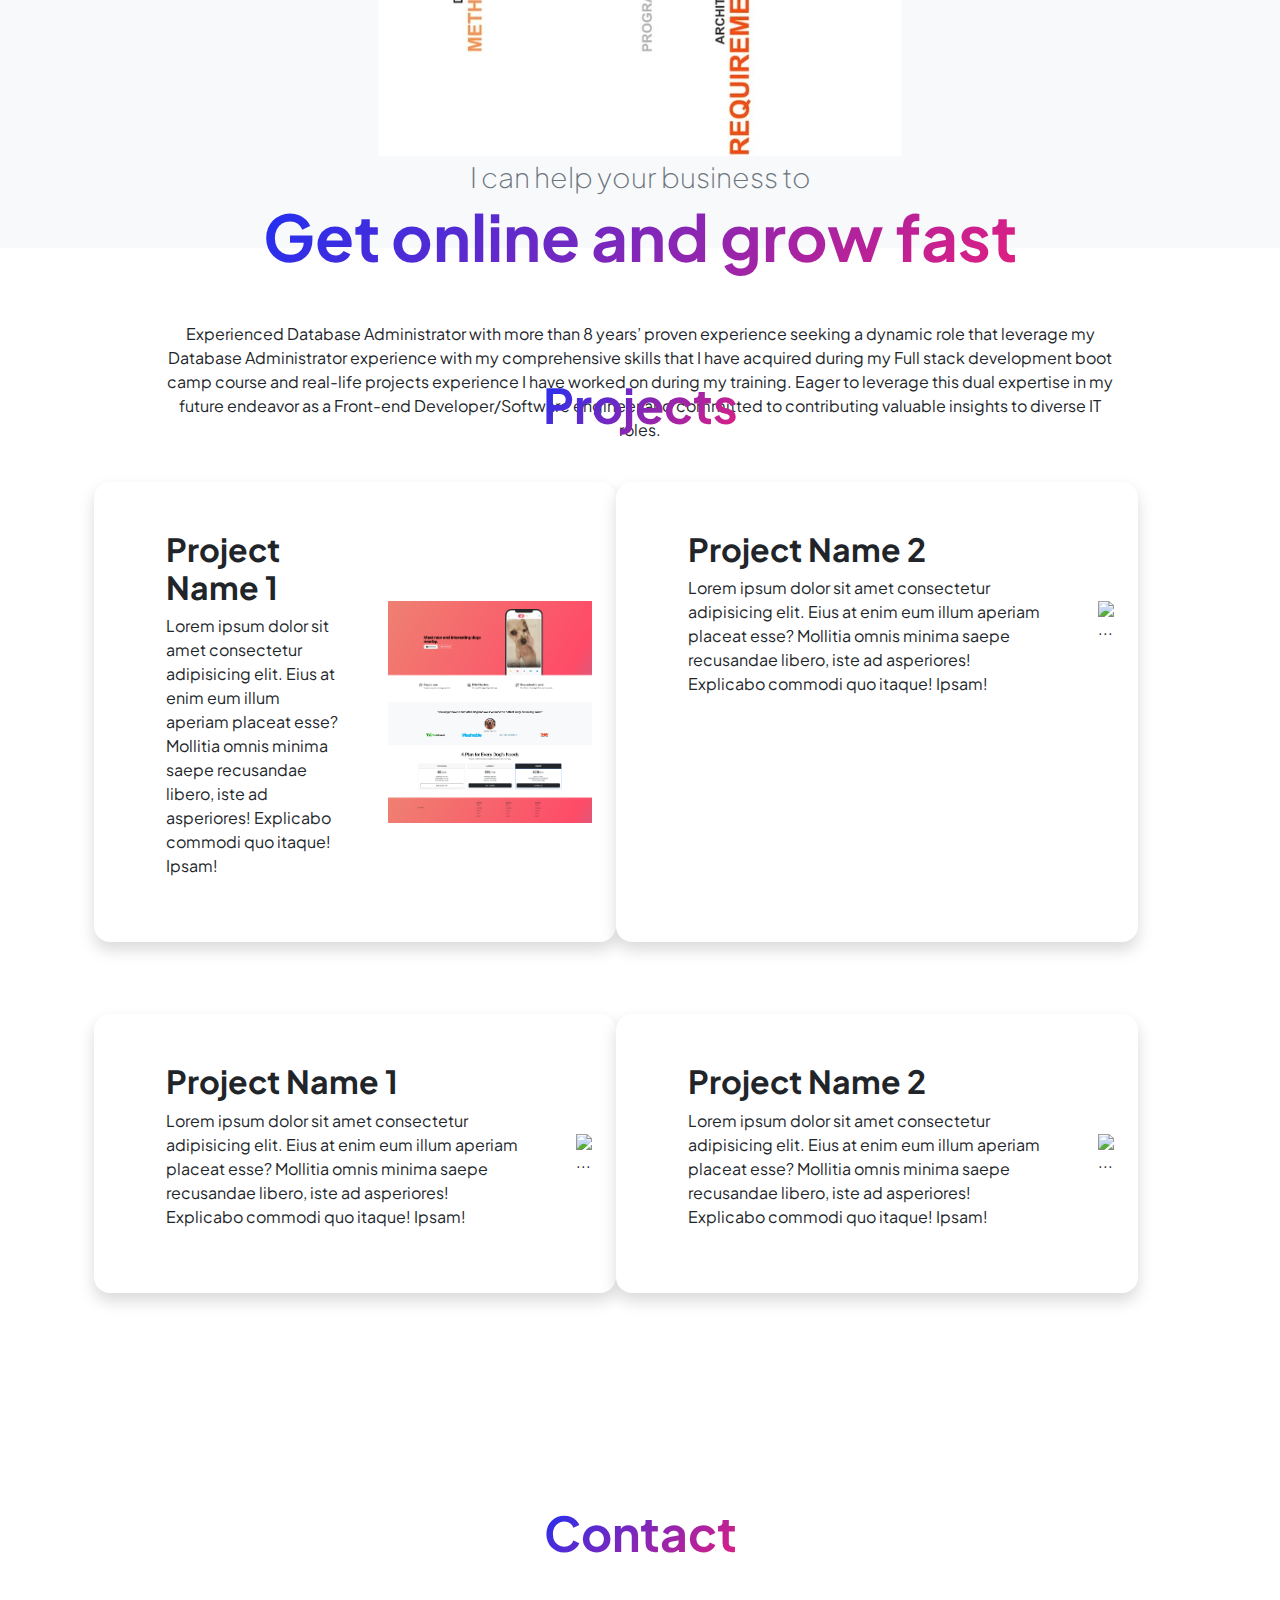
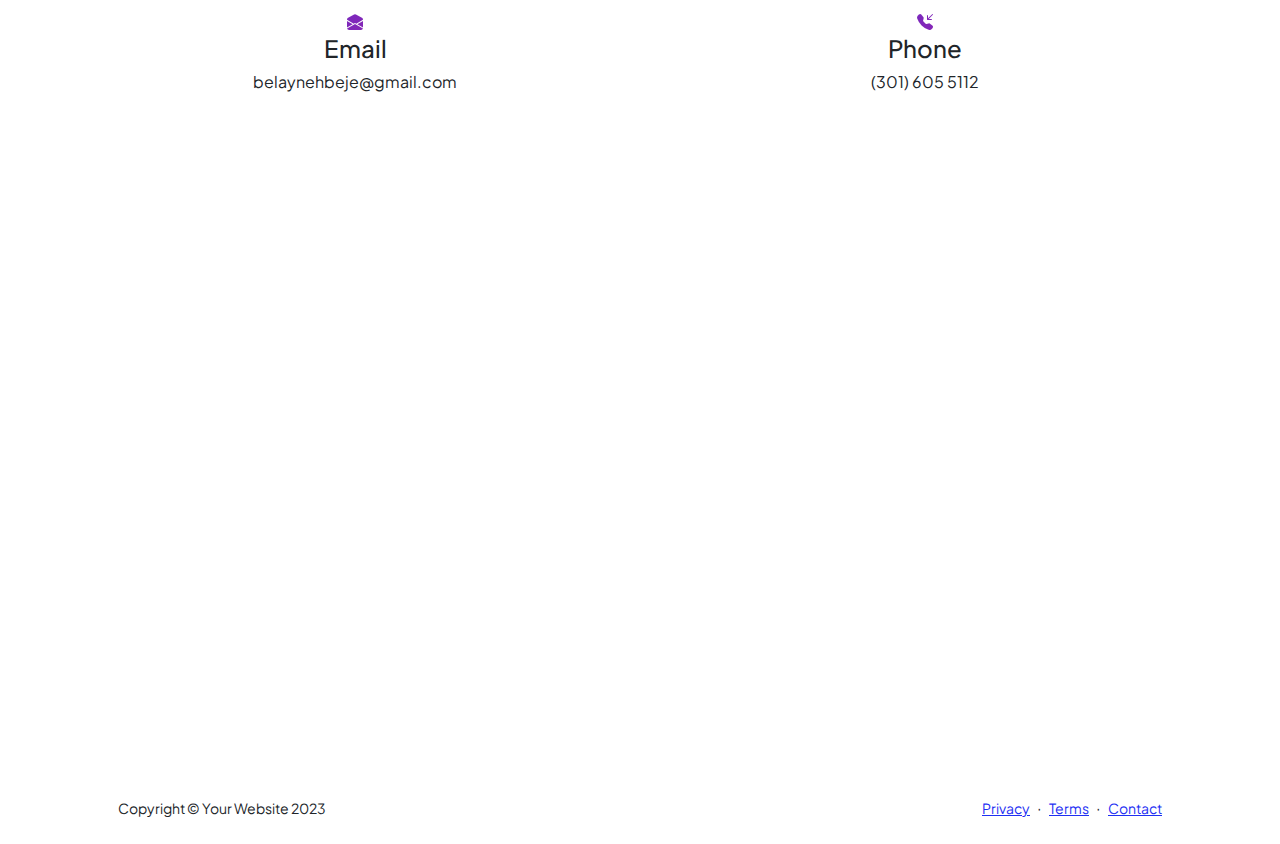
==== commit 50bfa9e2: "take out the rusume page" ====
--- a/index.html
+++ b/index.html
@@ -18,347 +18,267 @@
         <link href="css/styles.css" rel="stylesheet" />
         <link rel="stylesheet" href="./css/customestyle.css">
     </head>
-    <body class="d-flex flex-column h-100">
+    <body class="d-flex flex-column">
 
-        <!--Hero-->
-        <main class="flex-shrink-0">
-            <!-- Navigation-->
-            <nav class="navbar navbar-expand-lg navbar-light bg-white py-3">
+        <!--Navigation-->
+        
+        <nav class="navbar fixed-top navbar-expand-lg navbar-light bg-white py-3">
                 <div class="container px-5">
                     <a class="navbar-brand" href="index.html"><span class="fw-bolder text-primary">Belayneh Beje</span></a>
                     <button class="navbar-toggler" type="button" data-bs-toggle="collapse" data-bs-target="#navbarSupportedContent" aria-controls="navbarSupportedContent" aria-expanded="false" aria-label="Toggle navigation"><span class="navbar-toggler-icon"></span></button>
                     <div class="collapse navbar-collapse" id="navbarSupportedContent">
                         <ul class="navbar-nav ms-auto mb-2 mb-lg-0 small fw-bolder">
                             <li class="nav-item"><a class="nav-link" href="index.html">Home</a></li>
-                            <li class="nav-item"><a class="nav-link" href="about.html">About</a></li>
-                            <li class="nav-item"><a class="nav-link" href="resume.html">Resume</a></li>
-                            <li class="nav-item"><a class="nav-link" href="projects.html">Projects</a></li>
-                            <li class="nav-item"><a class="nav-link" href="contact.html">Contact</a></li>
+                            <li class="nav-item"><a class="nav-link" href="#about">About</a></li>
+                            <li class="nav-item"><a class="nav-link" href="#projects">Projects</a></li>
+                            <li class="nav-item"><a class="nav-link" href="#contact">Contact</a></li>
                         </ul>
                     </div>
                 </div>
-            </nav>
-            <!-- Header-->
+        </nav>
+        <section>
+
+            <!--Hero-->
+            <main id="hero" class="flex-shrink-0">
+                <!-- Navigation-->
+                
+                <!-- Header-->
             
-            <header class="py-5">
-                <div class="container px-5 pb-5">
-                    <div class="row gx-5 align-items-center">
-                        <div class="col-xxl-5">
-                            <!-- Header text content-->
-                            <div class="text-center text-xxl-start">
-                                <div class="badge bg-gradient-primary-to-secondary text-white mb-4"><div class="text-uppercase">Design &middot; Development &middot; Marketing</div></div>
-                                <div class="fs-3 fw-light text-muted">I can help your business to</div>
+                <header class="py-5">
+                    <div class="container px-5 pb-5">
+                        <div class="row gx-5 align-items-center">
+                            <div class="col-xxl-6">
+                                <!-- Header text content-->
+                                <div class="text-center text-xxl-start">
+                                    <div class="badge bg-gradient-primary-to-secondary text-white mb-4"><div class="text-uppercase">Design &middot; Development &middot; Marketing</div></div>
+                                    <div class="fs-3 fw-light text-muted">I can help your business to</div>
+                                    
+                                    <h1 class="display-3 fw-bolder mb-5"><span class="text-gradient d-inline">Get online and grow fast</span></h1>
+                                    <div class="d-grid gap-3 d-sm-flex justify-content-sm-center justify-content-xxl-start mb-3">
+                                        <a class="btn btn-primary btn-lg px-5 py-3 me-sm-3 fs-6 fw-bolder" href="./assets/Resume.pdf" target="_blank">Download Resume</a>
+                                        <a class="btn btn-outline-dark btn-lg px-5 py-3 fs-6 fw-bolder" href="projects.html" target="_blank">Projects</a>
+                                    </div>
+                                </div>
+                            </div>
+                            <div class="col-xxl-6">
+                                <!-- Header profile picture-->
+                                <div class="d-flex justify-content-center mt-5 mt-xxl-0">
+                                    <div class="profile bg-gradient-primary-to-secondary">
+                                        <!-- TIP: For best results, use a photo with a transparent background like the demo example below-->
+                                        <!-- Watch a tutorial on how to do this on YouTube (link)-->
+                                        <img class="profile-img" src="assets/profile.png" alt="..." />
+                                        <div class="dots-1">
+                                            <!-- SVG Dots-->
+                                            <svg version="1.1" xmlns="http://www.w3.org/2000/svg" xmlns:xlink="http://www.w3.org/1999/xlink" x="0px" y="0px" viewBox="0 0 191.6 1215.4" style="enable-background: new 0 0 191.6 1215.4" xml:space="preserve">
+                                                <g transform="translate(0.000000,1280.000000) scale(0.100000,-0.100000)">
+                                                    <path d="M227.7,12788.6c-105-35-200-141-222-248c-43-206,163-412,369-369c155,32,275,190,260,339c-11,105-90,213-190,262        C383.7,12801.6,289.7,12808.6,227.7,12788.6z"></path>
+                                                    <path d="M1507.7,12788.6c-151-50-253-216-222-362c25-119,136-230,254-255c194-41,395,142,375,339c-11,105-90,213-190,262        C1663.7,12801.6,1569.7,12808.6,1507.7,12788.6z"></path>
+                                                    <path d="M227.7,11508.6c-105-35-200-141-222-248c-43-206,163-412,369-369c155,32,275,190,260,339c-11,105-90,213-190,262        C383.7,11521.6,289.7,11528.6,227.7,11508.6z"></path>
+                                                    <path d="M1507.7,11508.6c-151-50-253-216-222-362c25-119,136-230,254-255c194-41,395,142,375,339c-11,105-90,213-190,262        C1663.7,11521.6,1569.7,11528.6,1507.7,11508.6z"></path>
+                                                    <path d="M227.7,10228.6c-105-35-200-141-222-248c-43-206,163-412,369-369c155,32,275,190,260,339c-11,105-90,213-190,262        C383.7,10241.6,289.7,10248.6,227.7,10228.6z"></path>
+                                                    <path d="M1507.7,10228.6c-105-35-200-141-222-248c-43-206,163-412,369-369c155,32,275,190,260,339c-11,105-90,213-190,262        C1663.7,10241.6,1569.7,10248.6,1507.7,10228.6z"></path>
+                                                    <path d="M227.7,8948.6c-105-35-200-141-222-248c-43-206,163-412,369-369c155,32,275,190,260,339c-11,105-90,213-190,262        C383.7,8961.6,289.7,8968.6,227.7,8948.6z"></path>
+                                                    <path d="M1507.7,8948.6c-105-35-200-141-222-248c-43-206,163-412,369-369c155,32,275,190,260,339c-11,105-90,213-190,262        C1663.7,8961.6,1569.7,8968.6,1507.7,8948.6z"></path>
+                                                    <path d="M227.7,7668.6c-105-35-200-141-222-248c-43-206,163-412,369-369c155,32,275,190,260,339c-11,105-90,213-190,262        C383.7,7681.6,289.7,7688.6,227.7,7668.6z"></path>
+                                                    <path d="M1507.7,7668.6c-105-35-200-141-222-248c-43-206,163-412,369-369c155,32,275,190,260,339c-11,105-90,213-190,262        C1663.7,7681.6,1569.7,7688.6,1507.7,7668.6z"></path>
+                                                    <path d="M227.7,6388.6c-105-35-200-141-222-248c-43-206,163-412,369-369c155,32,275,190,260,339c-11,105-90,213-190,262        C383.7,6401.6,289.7,6408.6,227.7,6388.6z"></path>
+                                                    <path d="M1507.7,6388.6c-105-35-200-141-222-248c-43-206,163-412,369-369c155,32,275,190,260,339c-11,105-90,213-190,262        C1663.7,6401.6,1569.7,6408.6,1507.7,6388.6z"></path>
+                                                    <path d="M227.7,5108.6c-105-35-200-141-222-248c-43-206,163-412,369-369c155,32,275,190,260,339c-11,105-90,213-190,262        C383.7,5121.6,289.7,5128.6,227.7,5108.6z"></path>
+                                                    <path d="M1507.7,5108.6c-105-35-200-141-222-248c-43-206,163-412,369-369c155,32,275,190,260,339c-11,105-90,213-190,262        C1663.7,5121.6,1569.7,5128.6,1507.7,5108.6z"></path>
+                                                    <path d="M227.7,3828.6c-105-35-200-141-222-248c-43-206,163-412,369-369c155,32,275,190,260,339c-11,105-90,213-190,262        C383.7,3841.6,289.7,3848.6,227.7,3828.6z"></path>
+                                                    <path d="M1507.7,3828.6c-105-35-200-141-222-248c-43-206,163-412,369-369c155,32,275,190,260,339c-11,105-90,213-190,262        C1663.7,3841.6,1569.7,3848.6,1507.7,3828.6z"></path>
+                                                    <path d="M227.7,2548.6c-105-35-200-141-222-248c-43-206,163-412,369-369c155,32,275,190,260,339c-11,105-90,213-190,262        C383.7,2561.6,289.7,2568.6,227.7,2548.6z"></path>
+                                                    <path d="M1507.7,2548.6c-105-35-200-141-222-248c-43-206,163-412,369-369c155,32,275,190,260,339c-11,105-90,213-190,262        C1663.7,2561.6,1569.7,2568.6,1507.7,2548.6z"></path>
+                                                    <path d="M227.7,1268.6c-105-35-200-141-222-248c-43-206,163-412,369-369c155,32,275,190,260,339c-11,105-90,213-190,262        C383.7,1281.6,289.7,1288.6,227.7,1268.6z"></path>
+                                                    <path d="M1507.7,1268.6c-105-35-200-141-222-248c-43-206,163-412,369-369c155,32,275,190,260,339c-11,105-90,213-190,262        C1663.7,1281.6,1569.7,1288.6,1507.7,1268.6z"></path>
+                                                </g>
+                                            </svg>
+                                            <!-- END of SVG dots-->
+                                        </div>
+                                        <div class="dots-2">
+                                            <!-- SVG Dots-->
+                                            <svg version="1.1" xmlns="http://www.w3.org/2000/svg" xmlns:xlink="http://www.w3.org/1999/xlink" x="0px" y="0px" viewBox="0 0 191.6 1215.4" style="enable-background: new 0 0 191.6 1215.4" xml:space="preserve">
+                                                <g transform="translate(0.000000,1280.000000) scale(0.100000,-0.100000)">
+                                                    <path d="M227.7,12788.6c-105-35-200-141-222-248c-43-206,163-412,369-369c155,32,275,190,260,339c-11,105-90,213-190,262        C383.7,12801.6,289.7,12808.6,227.7,12788.6z"></path>
+                                                    <path d="M1507.7,12788.6c-151-50-253-216-222-362c25-119,136-230,254-255c194-41,395,142,375,339c-11,105-90,213-190,262        C1663.7,12801.6,1569.7,12808.6,1507.7,12788.6z"></path>
+                                                    <path d="M227.7,11508.6c-105-35-200-141-222-248c-43-206,163-412,369-369c155,32,275,190,260,339c-11,105-90,213-190,262        C383.7,11521.6,289.7,11528.6,227.7,11508.6z"></path>
+                                                    <path d="M1507.7,11508.6c-151-50-253-216-222-362c25-119,136-230,254-255c194-41,395,142,375,339c-11,105-90,213-190,262        C1663.7,11521.6,1569.7,11528.6,1507.7,11508.6z"></path>
+                                                    <path d="M227.7,10228.6c-105-35-200-141-222-248c-43-206,163-412,369-369c155,32,275,190,260,339c-11,105-90,213-190,262        C383.7,10241.6,289.7,10248.6,227.7,10228.6z"></path>
+                                                    <path d="M1507.7,10228.6c-105-35-200-141-222-248c-43-206,163-412,369-369c155,32,275,190,260,339c-11,105-90,213-190,262        C1663.7,10241.6,1569.7,10248.6,1507.7,10228.6z"></path>
+                                                    <path d="M227.7,8948.6c-105-35-200-141-222-248c-43-206,163-412,369-369c155,32,275,190,260,339c-11,105-90,213-190,262        C383.7,8961.6,289.7,8968.6,227.7,8948.6z"></path>
+                                                    <path d="M1507.7,8948.6c-105-35-200-141-222-248c-43-206,163-412,369-369c155,32,275,190,260,339c-11,105-90,213-190,262        C1663.7,8961.6,1569.7,8968.6,1507.7,8948.6z"></path>
+                                                    <path d="M227.7,7668.6c-105-35-200-141-222-248c-43-206,163-412,369-369c155,32,275,190,260,339c-11,105-90,213-190,262        C383.7,7681.6,289.7,7688.6,227.7,7668.6z"></path>
+                                                    <path d="M1507.7,7668.6c-105-35-200-141-222-248c-43-206,163-412,369-369c155,32,275,190,260,339c-11,105-90,213-190,262        C1663.7,7681.6,1569.7,7688.6,1507.7,7668.6z"></path>
+                                                    <path d="M227.7,6388.6c-105-35-200-141-222-248c-43-206,163-412,369-369c155,32,275,190,260,339c-11,105-90,213-190,262        C383.7,6401.6,289.7,6408.6,227.7,6388.6z"></path>
+                                                    <path d="M1507.7,6388.6c-105-35-200-141-222-248c-43-206,163-412,369-369c155,32,275,190,260,339c-11,105-90,213-190,262        C1663.7,6401.6,1569.7,6408.6,1507.7,6388.6z"></path>
+                                                    <path d="M227.7,5108.6c-105-35-200-141-222-248c-43-206,163-412,369-369c155,32,275,190,260,339c-11,105-90,213-190,262        C383.7,5121.6,289.7,5128.6,227.7,5108.6z"></path>
+                                                    <path d="M1507.7,5108.6c-105-35-200-141-222-248c-43-206,163-412,369-369c155,32,275,190,260,339c-11,105-90,213-190,262        C1663.7,5121.6,1569.7,5128.6,1507.7,5108.6z"></path>
+                                                    <path d="M227.7,3828.6c-105-35-200-141-222-248c-43-206,163-412,369-369c155,32,275,190,260,339c-11,105-90,213-190,262        C383.7,3841.6,289.7,3848.6,227.7,3828.6z"></path>
+                                                    <path d="M1507.7,3828.6c-105-35-200-141-222-248c-43-206,163-412,369-369c155,32,275,190,260,339c-11,105-90,213-190,262        C1663.7,3841.6,1569.7,3848.6,1507.7,3828.6z"></path>
+                                                    <path d="M227.7,2548.6c-105-35-200-141-222-248c-43-206,163-412,369-369c155,32,275,190,260,339c-11,105-90,213-190,262        C383.7,2561.6,289.7,2568.6,227.7,2548.6z"></path>
+                                                    <path d="M1507.7,2548.6c-105-35-200-141-222-248c-43-206,163-412,369-369c155,32,275,190,260,339c-11,105-90,213-190,262        C1663.7,2561.6,1569.7,2568.6,1507.7,2548.6z"></path>
+                                                    <path d="M227.7,1268.6c-105-35-200-141-222-248c-43-206,163-412,369-369c155,32,275,190,260,339c-11,105-90,213-190,262        C383.7,1281.6,289.7,1288.6,227.7,1268.6z"></path>
+                                                    <path d="M1507.7,1268.6c-105-35-200-141-222-248c-43-206,163-412,369-369c155,32,275,190,260,339c-11,105-90,213-190,262        C1663.7,1281.6,1569.7,1288.6,1507.7,1268.6z"></path>
+                                                </g>
+                                            </svg>
+                                            <!-- END of SVG dots-->
+                                        </div>
+                                        <div class="dots-3">
+                                            <!-- SVG Dots-->
+                                            <svg version="1.1" xmlns="http://www.w3.org/2000/svg" xmlns:xlink="http://www.w3.org/1999/xlink" x="0px" y="0px" viewBox="0 0 191.6 1215.4" style="enable-background: new 0 0 191.6 1215.4" xml:space="preserve">
+                                                <g transform="translate(0.000000,1280.000000) scale(0.100000,-0.100000)">
+                                                    <path d="M227.7,12788.6c-105-35-200-141-222-248c-43-206,163-412,369-369c155,32,275,190,260,339c-11,105-90,213-190,262        C383.7,12801.6,289.7,12808.6,227.7,12788.6z"></path>
+                                                    <path d="M1507.7,12788.6c-151-50-253-216-222-362c25-119,136-230,254-255c194-41,395,142,375,339c-11,105-90,213-190,262        C1663.7,12801.6,1569.7,12808.6,1507.7,12788.6z"></path>
+                                                    <path d="M227.7,11508.6c-105-35-200-141-222-248c-43-206,163-412,369-369c155,32,275,190,260,339c-11,105-90,213-190,262        C383.7,11521.6,289.7,11528.6,227.7,11508.6z"></path>
+                                                    <path d="M1507.7,11508.6c-151-50-253-216-222-362c25-119,136-230,254-255c194-41,395,142,375,339c-11,105-90,213-190,262        C1663.7,11521.6,1569.7,11528.6,1507.7,11508.6z"></path>
+                                                    <path d="M227.7,10228.6c-105-35-200-141-222-248c-43-206,163-412,369-369c155,32,275,190,260,339c-11,105-90,213-190,262        C383.7,10241.6,289.7,10248.6,227.7,10228.6z"></path>
+                                                    <path d="M1507.7,10228.6c-105-35-200-141-222-248c-43-206,163-412,369-369c155,32,275,190,260,339c-11,105-90,213-190,262        C1663.7,10241.6,1569.7,10248.6,1507.7,10228.6z"></path>
+                                                    <path d="M227.7,8948.6c-105-35-200-141-222-248c-43-206,163-412,369-369c155,32,275,190,260,339c-11,105-90,213-190,262        C383.7,8961.6,289.7,8968.6,227.7,8948.6z"></path>
+                                                    <path d="M1507.7,8948.6c-105-35-200-141-222-248c-43-206,163-412,369-369c155,32,275,190,260,339c-11,105-90,213-190,262        C1663.7,8961.6,1569.7,8968.6,1507.7,8948.6z"></path>
+                                                    <path d="M227.7,7668.6c-105-35-200-141-222-248c-43-206,163-412,369-369c155,32,275,190,260,339c-11,105-90,213-190,262        C383.7,7681.6,289.7,7688.6,227.7,7668.6z"></path>
+                                                    <path d="M1507.7,7668.6c-105-35-200-141-222-248c-43-206,163-412,369-369c155,32,275,190,260,339c-11,105-90,213-190,262        C1663.7,7681.6,1569.7,7688.6,1507.7,7668.6z"></path>
+                                                    <path d="M227.7,6388.6c-105-35-200-141-222-248c-43-206,163-412,369-369c155,32,275,190,260,339c-11,105-90,213-190,262        C383.7,6401.6,289.7,6408.6,227.7,6388.6z"></path>
+                                                    <path d="M1507.7,6388.6c-105-35-200-141-222-248c-43-206,163-412,369-369c155,32,275,190,260,339c-11,105-90,213-190,262        C1663.7,6401.6,1569.7,6408.6,1507.7,6388.6z"></path>
+                                                    <path d="M227.7,5108.6c-105-35-200-141-222-248c-43-206,163-412,369-369c155,32,275,190,260,339c-11,105-90,213-190,262        C383.7,5121.6,289.7,5128.6,227.7,5108.6z"></path>
+                                                    <path d="M1507.7,5108.6c-105-35-200-141-222-248c-43-206,163-412,369-369c155,32,275,190,260,339c-11,105-90,213-190,262        C1663.7,5121.6,1569.7,5128.6,1507.7,5108.6z"></path>
+                                                    <path d="M227.7,3828.6c-105-35-200-141-222-248c-43-206,163-412,369-369c155,32,275,190,260,339c-11,105-90,213-190,262        C383.7,3841.6,289.7,3848.6,227.7,3828.6z"></path>
+                                                    <path d="M1507.7,3828.6c-105-35-200-141-222-248c-43-206,163-412,369-369c155,32,275,190,260,339c-11,105-90,213-190,262        C1663.7,3841.6,1569.7,3848.6,1507.7,3828.6z"></path>
+                                                    <path d="M227.7,2548.6c-105-35-200-141-222-248c-43-206,163-412,369-369c155,32,275,190,260,339c-11,105-90,213-190,262        C383.7,2561.6,289.7,2568.6,227.7,2548.6z"></path>
+                                                    <path d="M1507.7,2548.6c-105-35-200-141-222-248c-43-206,163-412,369-369c155,32,275,190,260,339c-11,105-90,213-190,262        C1663.7,2561.6,1569.7,2568.6,1507.7,2548.6z"></path>
+                                                    <path d="M227.7,1268.6c-105-35-200-141-222-248c-43-206,163-412,369-369c155,32,275,190,260,339c-11,105-90,213-190,262        C383.7,1281.6,289.7,1288.6,227.7,1268.6z"></path>
+                                                    <path d="M1507.7,1268.6c-105-35-200-141-222-248c-43-206,163-412,369-369c155,32,275,190,260,339c-11,105-90,213-190,262        C1663.7,1281.6,1569.7,1288.6,1507.7,1268.6z"></path>
+                                                </g>
+                                            </svg>
+                                            <!-- END of SVG dots-->
+                                        </div>
+                                        <div class="dots-4">
+                                            <!-- SVG Dots-->
+                                            <svg version="1.1" xmlns="http://www.w3.org/2000/svg" xmlns:xlink="http://www.w3.org/1999/xlink" x="0px" y="0px" viewBox="0 0 191.6 1215.4" style="enable-background: new 0 0 191.6 1215.4" xml:space="preserve">
+                                                <g transform="translate(0.000000,1280.000000) scale(0.100000,-0.100000)">
+                                                    <path d="M227.7,12788.6c-105-35-200-141-222-248c-43-206,163-412,369-369c155,32,275,190,260,339c-11,105-90,213-190,262        C383.7,12801.6,289.7,12808.6,227.7,12788.6z"></path>
+                                                    <path d="M1507.7,12788.6c-151-50-253-216-222-362c25-119,136-230,254-255c194-41,395,142,375,339c-11,105-90,213-190,262        C1663.7,12801.6,1569.7,12808.6,1507.7,12788.6z"></path>
+                                                    <path d="M227.7,11508.6c-105-35-200-141-222-248c-43-206,163-412,369-369c155,32,275,190,260,339c-11,105-90,213-190,262        C383.7,11521.6,289.7,11528.6,227.7,11508.6z"></path>
+                                                    <path d="M1507.7,11508.6c-151-50-253-216-222-362c25-119,136-230,254-255c194-41,395,142,375,339c-11,105-90,213-190,262        C1663.7,11521.6,1569.7,11528.6,1507.7,11508.6z"></path>
+                                                    <path d="M227.7,10228.6c-105-35-200-141-222-248c-43-206,163-412,369-369c155,32,275,190,260,339c-11,105-90,213-190,262        C383.7,10241.6,289.7,10248.6,227.7,10228.6z"></path>
+                                                    <path d="M1507.7,10228.6c-105-35-200-141-222-248c-43-206,163-412,369-369c155,32,275,190,260,339c-11,105-90,213-190,262        C1663.7,10241.6,1569.7,10248.6,1507.7,10228.6z"></path>
+                                                    <path d="M227.7,8948.6c-105-35-200-141-222-248c-43-206,163-412,369-369c155,32,275,190,260,339c-11,105-90,213-190,262        C383.7,8961.6,289.7,8968.6,227.7,8948.6z"></path>
+                                                    <path d="M1507.7,8948.6c-105-35-200-141-222-248c-43-206,163-412,369-369c155,32,275,190,260,339c-11,105-90,213-190,262        C1663.7,8961.6,1569.7,8968.6,1507.7,8948.6z"></path>
+                                                    <path d="M227.7,7668.6c-105-35-200-141-222-248c-43-206,163-412,369-369c155,32,275,190,260,339c-11,105-90,213-190,262        C383.7,7681.6,289.7,7688.6,227.7,7668.6z"></path>
+                                                    <path d="M1507.7,7668.6c-105-35-200-141-222-248c-43-206,163-412,369-369c155,32,275,190,260,339c-11,105-90,213-190,262        C1663.7,7681.6,1569.7,7688.6,1507.7,7668.6z"></path>
+                                                    <path d="M227.7,6388.6c-105-35-200-141-222-248c-43-206,163-412,369-369c155,32,275,190,260,339c-11,105-90,213-190,262        C383.7,6401.6,289.7,6408.6,227.7,6388.6z"></path>
+                                                    <path d="M1507.7,6388.6c-105-35-200-141-222-248c-43-206,163-412,369-369c155,32,275,190,260,339c-11,105-90,213-190,262        C1663.7,6401.6,1569.7,6408.6,1507.7,6388.6z"></path>
+                                                    <path d="M227.7,5108.6c-105-35-200-141-222-248c-43-206,163-412,369-369c155,32,275,190,260,339c-11,105-90,213-190,262        C383.7,5121.6,289.7,5128.6,227.7,5108.6z"></path>
+                                                    <path d="M1507.7,5108.6c-105-35-200-141-222-248c-43-206,163-412,369-369c155,32,275,190,260,339c-11,105-90,213-190,262        C1663.7,5121.6,1569.7,5128.6,1507.7,5108.6z"></path>
+                                                    <path d="M227.7,3828.6c-105-35-200-141-222-248c-43-206,163-412,369-369c155,32,275,190,260,339c-11,105-90,213-190,262        C383.7,3841.6,289.7,3848.6,227.7,3828.6z"></path>
+                                                    <path d="M1507.7,3828.6c-105-35-200-141-222-248c-43-206,163-412,369-369c155,32,275,190,260,339c-11,105-90,213-190,262        C1663.7,3841.6,1569.7,3848.6,1507.7,3828.6z"></path>
+                                                    <path d="M227.7,2548.6c-105-35-200-141-222-248c-43-206,163-412,369-369c155,32,275,190,260,339c-11,105-90,213-190,262        C383.7,2561.6,289.7,2568.6,227.7,2548.6z"></path>
+                                                    <path d="M1507.7,2548.6c-105-35-200-141-222-248c-43-206,163-412,369-369c155,32,275,190,260,339c-11,105-90,213-190,262        C1663.7,2561.6,1569.7,2568.6,1507.7,2548.6z"></path>
+                                                    <path d="M227.7,1268.6c-105-35-200-141-222-248c-43-206,163-412,369-369c155,32,275,190,260,339c-11,105-90,213-190,262        C383.7,1281.6,289.7,1288.6,227.7,1268.6z"></path>
+                                                    <path d="M1507.7,1268.6c-105-35-200-141-222-248c-43-206,163-412,369-369c155,32,275,190,260,339c-11,105-90,213-190,262        C1663.7,1281.6,1569.7,1288.6,1507.7,1268.6z"></path>
+                                                </g>
+                                            </svg>
+                                            <!-- END of SVG dots-->
+                                        </div>
+                                    </div>
+                                </div>
+                            </div>
+                        </div>
+                    </div>
+                </header>
+                
+                
+            </main>
+            
+            <!--About-->
+            <!-- About Section-->
+            <section id="about" class="bg-light py-0 my-5">
+                <div class="container px-5">
+                    <div class="row gx-5 justify-content-center">
+                        <div class="col-xxl-12">
+                            <div class="text-center my-5">
+                                <h2 class="display-5 fw-bolder"><span class="text-gradient d-inline">About Me</span></h2>
+                                <p class="lead fw-light mb-4">Web Developer | Software Engineer | Front-end Developer | Database Administrator</p>
+                                <div class="container px-5 pb-5">
+                                    <div class="row gx-5 align-items-center">
+                                        
+                                        <div class="col-xxl-7">
+                                            <!-- Header profile picture-->
+                                            <div class="d-flex justify-content-center mt-5 mt-xxl-0">
+                                                <div class="profile bg-gradient-primary-to-secondary">
+                                                    <!-- TIP: For best results, use a photo with a transparent background like the demo example below-->
+                                                    <!-- Watch a tutorial on how to do this on YouTube (link)-->
+                                                    <img class="profile-img" src="assets/images/words_art.jpg" alt="..." />
+                                                    
+                                                </div>
+                                            </div>
+                                        </div>
+                                        <div class="col-xxl-5">
+                                            <!-- Header text content-->
+                                            <div class="text-center text-xxl-start">
+                                                
+                                                <div class="fs-3 fw-light text-muted">I can help your business to</div>
+                                                
+                                                <h1 class="display-3 fw-bolder mb-5"><span class="text-gradient d-inline">Get online and grow fast</span></h1>
+                                                <div class="d-grid gap-3 d-sm-flex justify-content-sm-center justify-content-xxl-start mb-3">
+                                                    <!-- <a class="btn btn-primary btn-lg px-5 py-3 me-sm-3 fs-6 fw-bolder" href="./assets/Resume.pdf" target="_blank">Download Resume</a>
+                                                    <a class="btn btn-outline-dark btn-lg px-5 py-3 fs-6 fw-bolder" href="projects.html" target="_blank">Projects</a> -->
+                                                    <p>Experienced Database Administrator with more than 8 years’ proven experience seeking a dynamic role that leverage my Database Administrator experience with my comprehensive skills that I have acquired during my Full stack development boot camp course and real-life projects experience I have worked on during my training. Eager to leverage this dual expertise in my future endeavor as a Front-end Developer/Software engineer and committed to contributing valuable insights to diverse IT roles.</p>
+                                                </div>
+                                            </div>
+                                        </div>
+                                    </div>
+                                </div>
                                 
-                                <h1 class="display-3 fw-bolder mb-5"><span class="text-gradient d-inline">Get online and grow fast</span></h1>
-                                <div class="d-grid gap-3 d-sm-flex justify-content-sm-center justify-content-xxl-start mb-3">
-                                    <a class="btn btn-primary btn-lg px-5 py-3 me-sm-3 fs-6 fw-bolder" href="./assets/Resume.pdf">Download Resume</a>
-                                    <a class="btn btn-outline-dark btn-lg px-5 py-3 fs-6 fw-bolder" href="projects.html">Projects</a>
-                                </div>
-                            </div>
-                        </div>
-                        <div class="col-xxl-7">
-                            <!-- Header profile picture-->
-                            <div class="d-flex justify-content-center mt-5 mt-xxl-0">
-                                <div class="profile bg-gradient-primary-to-secondary">
-                                    <!-- TIP: For best results, use a photo with a transparent background like the demo example below-->
-                                    <!-- Watch a tutorial on how to do this on YouTube (link)-->
-                                    <img class="profile-img" src="assets/profile.png" alt="..." />
-                                    <div class="dots-1">
-                                        <!-- SVG Dots-->
-                                        <svg version="1.1" xmlns="http://www.w3.org/2000/svg" xmlns:xlink="http://www.w3.org/1999/xlink" x="0px" y="0px" viewBox="0 0 191.6 1215.4" style="enable-background: new 0 0 191.6 1215.4" xml:space="preserve">
-                                            <g transform="translate(0.000000,1280.000000) scale(0.100000,-0.100000)">
-                                                <path d="M227.7,12788.6c-105-35-200-141-222-248c-43-206,163-412,369-369c155,32,275,190,260,339c-11,105-90,213-190,262        C383.7,12801.6,289.7,12808.6,227.7,12788.6z"></path>
-                                                <path d="M1507.7,12788.6c-151-50-253-216-222-362c25-119,136-230,254-255c194-41,395,142,375,339c-11,105-90,213-190,262        C1663.7,12801.6,1569.7,12808.6,1507.7,12788.6z"></path>
-                                                <path d="M227.7,11508.6c-105-35-200-141-222-248c-43-206,163-412,369-369c155,32,275,190,260,339c-11,105-90,213-190,262        C383.7,11521.6,289.7,11528.6,227.7,11508.6z"></path>
-                                                <path d="M1507.7,11508.6c-151-50-253-216-222-362c25-119,136-230,254-255c194-41,395,142,375,339c-11,105-90,213-190,262        C1663.7,11521.6,1569.7,11528.6,1507.7,11508.6z"></path>
-                                                <path d="M227.7,10228.6c-105-35-200-141-222-248c-43-206,163-412,369-369c155,32,275,190,260,339c-11,105-90,213-190,262        C383.7,10241.6,289.7,10248.6,227.7,10228.6z"></path>
-                                                <path d="M1507.7,10228.6c-105-35-200-141-222-248c-43-206,163-412,369-369c155,32,275,190,260,339c-11,105-90,213-190,262        C1663.7,10241.6,1569.7,10248.6,1507.7,10228.6z"></path>
-                                                <path d="M227.7,8948.6c-105-35-200-141-222-248c-43-206,163-412,369-369c155,32,275,190,260,339c-11,105-90,213-190,262        C383.7,8961.6,289.7,8968.6,227.7,8948.6z"></path>
-                                                <path d="M1507.7,8948.6c-105-35-200-141-222-248c-43-206,163-412,369-369c155,32,275,190,260,339c-11,105-90,213-190,262        C1663.7,8961.6,1569.7,8968.6,1507.7,8948.6z"></path>
-                                                <path d="M227.7,7668.6c-105-35-200-141-222-248c-43-206,163-412,369-369c155,32,275,190,260,339c-11,105-90,213-190,262        C383.7,7681.6,289.7,7688.6,227.7,7668.6z"></path>
-                                                <path d="M1507.7,7668.6c-105-35-200-141-222-248c-43-206,163-412,369-369c155,32,275,190,260,339c-11,105-90,213-190,262        C1663.7,7681.6,1569.7,7688.6,1507.7,7668.6z"></path>
-                                                <path d="M227.7,6388.6c-105-35-200-141-222-248c-43-206,163-412,369-369c155,32,275,190,260,339c-11,105-90,213-190,262        C383.7,6401.6,289.7,6408.6,227.7,6388.6z"></path>
-                                                <path d="M1507.7,6388.6c-105-35-200-141-222-248c-43-206,163-412,369-369c155,32,275,190,260,339c-11,105-90,213-190,262        C1663.7,6401.6,1569.7,6408.6,1507.7,6388.6z"></path>
-                                                <path d="M227.7,5108.6c-105-35-200-141-222-248c-43-206,163-412,369-369c155,32,275,190,260,339c-11,105-90,213-190,262        C383.7,5121.6,289.7,5128.6,227.7,5108.6z"></path>
-                                                <path d="M1507.7,5108.6c-105-35-200-141-222-248c-43-206,163-412,369-369c155,32,275,190,260,339c-11,105-90,213-190,262        C1663.7,5121.6,1569.7,5128.6,1507.7,5108.6z"></path>
-                                                <path d="M227.7,3828.6c-105-35-200-141-222-248c-43-206,163-412,369-369c155,32,275,190,260,339c-11,105-90,213-190,262        C383.7,3841.6,289.7,3848.6,227.7,3828.6z"></path>
-                                                <path d="M1507.7,3828.6c-105-35-200-141-222-248c-43-206,163-412,369-369c155,32,275,190,260,339c-11,105-90,213-190,262        C1663.7,3841.6,1569.7,3848.6,1507.7,3828.6z"></path>
-                                                <path d="M227.7,2548.6c-105-35-200-141-222-248c-43-206,163-412,369-369c155,32,275,190,260,339c-11,105-90,213-190,262        C383.7,2561.6,289.7,2568.6,227.7,2548.6z"></path>
-                                                <path d="M1507.7,2548.6c-105-35-200-141-222-248c-43-206,163-412,369-369c155,32,275,190,260,339c-11,105-90,213-190,262        C1663.7,2561.6,1569.7,2568.6,1507.7,2548.6z"></path>
-                                                <path d="M227.7,1268.6c-105-35-200-141-222-248c-43-206,163-412,369-369c155,32,275,190,260,339c-11,105-90,213-190,262        C383.7,1281.6,289.7,1288.6,227.7,1268.6z"></path>
-                                                <path d="M1507.7,1268.6c-105-35-200-141-222-248c-43-206,163-412,369-369c155,32,275,190,260,339c-11,105-90,213-190,262        C1663.7,1281.6,1569.7,1288.6,1507.7,1268.6z"></path>
-                                            </g>
-                                        </svg>
-                                        <!-- END of SVG dots-->
-                                    </div>
-                                    <div class="dots-2">
-                                        <!-- SVG Dots-->
-                                        <svg version="1.1" xmlns="http://www.w3.org/2000/svg" xmlns:xlink="http://www.w3.org/1999/xlink" x="0px" y="0px" viewBox="0 0 191.6 1215.4" style="enable-background: new 0 0 191.6 1215.4" xml:space="preserve">
-                                            <g transform="translate(0.000000,1280.000000) scale(0.100000,-0.100000)">
-                                                <path d="M227.7,12788.6c-105-35-200-141-222-248c-43-206,163-412,369-369c155,32,275,190,260,339c-11,105-90,213-190,262        C383.7,12801.6,289.7,12808.6,227.7,12788.6z"></path>
-                                                <path d="M1507.7,12788.6c-151-50-253-216-222-362c25-119,136-230,254-255c194-41,395,142,375,339c-11,105-90,213-190,262        C1663.7,12801.6,1569.7,12808.6,1507.7,12788.6z"></path>
-                                                <path d="M227.7,11508.6c-105-35-200-141-222-248c-43-206,163-412,369-369c155,32,275,190,260,339c-11,105-90,213-190,262        C383.7,11521.6,289.7,11528.6,227.7,11508.6z"></path>
-                                                <path d="M1507.7,11508.6c-151-50-253-216-222-362c25-119,136-230,254-255c194-41,395,142,375,339c-11,105-90,213-190,262        C1663.7,11521.6,1569.7,11528.6,1507.7,11508.6z"></path>
-                                                <path d="M227.7,10228.6c-105-35-200-141-222-248c-43-206,163-412,369-369c155,32,275,190,260,339c-11,105-90,213-190,262        C383.7,10241.6,289.7,10248.6,227.7,10228.6z"></path>
-                                                <path d="M1507.7,10228.6c-105-35-200-141-222-248c-43-206,163-412,369-369c155,32,275,190,260,339c-11,105-90,213-190,262        C1663.7,10241.6,1569.7,10248.6,1507.7,10228.6z"></path>
-                                                <path d="M227.7,8948.6c-105-35-200-141-222-248c-43-206,163-412,369-369c155,32,275,190,260,339c-11,105-90,213-190,262        C383.7,8961.6,289.7,8968.6,227.7,8948.6z"></path>
-                                                <path d="M1507.7,8948.6c-105-35-200-141-222-248c-43-206,163-412,369-369c155,32,275,190,260,339c-11,105-90,213-190,262        C1663.7,8961.6,1569.7,8968.6,1507.7,8948.6z"></path>
-                                                <path d="M227.7,7668.6c-105-35-200-141-222-248c-43-206,163-412,369-369c155,32,275,190,260,339c-11,105-90,213-190,262        C383.7,7681.6,289.7,7688.6,227.7,7668.6z"></path>
-                                                <path d="M1507.7,7668.6c-105-35-200-141-222-248c-43-206,163-412,369-369c155,32,275,190,260,339c-11,105-90,213-190,262        C1663.7,7681.6,1569.7,7688.6,1507.7,7668.6z"></path>
-                                                <path d="M227.7,6388.6c-105-35-200-141-222-248c-43-206,163-412,369-369c155,32,275,190,260,339c-11,105-90,213-190,262        C383.7,6401.6,289.7,6408.6,227.7,6388.6z"></path>
-                                                <path d="M1507.7,6388.6c-105-35-200-141-222-248c-43-206,163-412,369-369c155,32,275,190,260,339c-11,105-90,213-190,262        C1663.7,6401.6,1569.7,6408.6,1507.7,6388.6z"></path>
-                                                <path d="M227.7,5108.6c-105-35-200-141-222-248c-43-206,163-412,369-369c155,32,275,190,260,339c-11,105-90,213-190,262        C383.7,5121.6,289.7,5128.6,227.7,5108.6z"></path>
-                                                <path d="M1507.7,5108.6c-105-35-200-141-222-248c-43-206,163-412,369-369c155,32,275,190,260,339c-11,105-90,213-190,262        C1663.7,5121.6,1569.7,5128.6,1507.7,5108.6z"></path>
-                                                <path d="M227.7,3828.6c-105-35-200-141-222-248c-43-206,163-412,369-369c155,32,275,190,260,339c-11,105-90,213-190,262        C383.7,3841.6,289.7,3848.6,227.7,3828.6z"></path>
-                                                <path d="M1507.7,3828.6c-105-35-200-141-222-248c-43-206,163-412,369-369c155,32,275,190,260,339c-11,105-90,213-190,262        C1663.7,3841.6,1569.7,3848.6,1507.7,3828.6z"></path>
-                                                <path d="M227.7,2548.6c-105-35-200-141-222-248c-43-206,163-412,369-369c155,32,275,190,260,339c-11,105-90,213-190,262        C383.7,2561.6,289.7,2568.6,227.7,2548.6z"></path>
-                                                <path d="M1507.7,2548.6c-105-35-200-141-222-248c-43-206,163-412,369-369c155,32,275,190,260,339c-11,105-90,213-190,262        C1663.7,2561.6,1569.7,2568.6,1507.7,2548.6z"></path>
-                                                <path d="M227.7,1268.6c-105-35-200-141-222-248c-43-206,163-412,369-369c155,32,275,190,260,339c-11,105-90,213-190,262        C383.7,1281.6,289.7,1288.6,227.7,1268.6z"></path>
-                                                <path d="M1507.7,1268.6c-105-35-200-141-222-248c-43-206,163-412,369-369c155,32,275,190,260,339c-11,105-90,213-190,262        C1663.7,1281.6,1569.7,1288.6,1507.7,1268.6z"></path>
-                                            </g>
-                                        </svg>
-                                        <!-- END of SVG dots-->
-                                    </div>
-                                    <div class="dots-3">
-                                        <!-- SVG Dots-->
-                                        <svg version="1.1" xmlns="http://www.w3.org/2000/svg" xmlns:xlink="http://www.w3.org/1999/xlink" x="0px" y="0px" viewBox="0 0 191.6 1215.4" style="enable-background: new 0 0 191.6 1215.4" xml:space="preserve">
-                                            <g transform="translate(0.000000,1280.000000) scale(0.100000,-0.100000)">
-                                                <path d="M227.7,12788.6c-105-35-200-141-222-248c-43-206,163-412,369-369c155,32,275,190,260,339c-11,105-90,213-190,262        C383.7,12801.6,289.7,12808.6,227.7,12788.6z"></path>
-                                                <path d="M1507.7,12788.6c-151-50-253-216-222-362c25-119,136-230,254-255c194-41,395,142,375,339c-11,105-90,213-190,262        C1663.7,12801.6,1569.7,12808.6,1507.7,12788.6z"></path>
-                                                <path d="M227.7,11508.6c-105-35-200-141-222-248c-43-206,163-412,369-369c155,32,275,190,260,339c-11,105-90,213-190,262        C383.7,11521.6,289.7,11528.6,227.7,11508.6z"></path>
-                                                <path d="M1507.7,11508.6c-151-50-253-216-222-362c25-119,136-230,254-255c194-41,395,142,375,339c-11,105-90,213-190,262        C1663.7,11521.6,1569.7,11528.6,1507.7,11508.6z"></path>
-                                                <path d="M227.7,10228.6c-105-35-200-141-222-248c-43-206,163-412,369-369c155,32,275,190,260,339c-11,105-90,213-190,262        C383.7,10241.6,289.7,10248.6,227.7,10228.6z"></path>
-                                                <path d="M1507.7,10228.6c-105-35-200-141-222-248c-43-206,163-412,369-369c155,32,275,190,260,339c-11,105-90,213-190,262        C1663.7,10241.6,1569.7,10248.6,1507.7,10228.6z"></path>
-                                                <path d="M227.7,8948.6c-105-35-200-141-222-248c-43-206,163-412,369-369c155,32,275,190,260,339c-11,105-90,213-190,262        C383.7,8961.6,289.7,8968.6,227.7,8948.6z"></path>
-                                                <path d="M1507.7,8948.6c-105-35-200-141-222-248c-43-206,163-412,369-369c155,32,275,190,260,339c-11,105-90,213-190,262        C1663.7,8961.6,1569.7,8968.6,1507.7,8948.6z"></path>
-                                                <path d="M227.7,7668.6c-105-35-200-141-222-248c-43-206,163-412,369-369c155,32,275,190,260,339c-11,105-90,213-190,262        C383.7,7681.6,289.7,7688.6,227.7,7668.6z"></path>
-                                                <path d="M1507.7,7668.6c-105-35-200-141-222-248c-43-206,163-412,369-369c155,32,275,190,260,339c-11,105-90,213-190,262        C1663.7,7681.6,1569.7,7688.6,1507.7,7668.6z"></path>
-                                                <path d="M227.7,6388.6c-105-35-200-141-222-248c-43-206,163-412,369-369c155,32,275,190,260,339c-11,105-90,213-190,262        C383.7,6401.6,289.7,6408.6,227.7,6388.6z"></path>
-                                                <path d="M1507.7,6388.6c-105-35-200-141-222-248c-43-206,163-412,369-369c155,32,275,190,260,339c-11,105-90,213-190,262        C1663.7,6401.6,1569.7,6408.6,1507.7,6388.6z"></path>
-                                                <path d="M227.7,5108.6c-105-35-200-141-222-248c-43-206,163-412,369-369c155,32,275,190,260,339c-11,105-90,213-190,262        C383.7,5121.6,289.7,5128.6,227.7,5108.6z"></path>
-                                                <path d="M1507.7,5108.6c-105-35-200-141-222-248c-43-206,163-412,369-369c155,32,275,190,260,339c-11,105-90,213-190,262        C1663.7,5121.6,1569.7,5128.6,1507.7,5108.6z"></path>
-                                                <path d="M227.7,3828.6c-105-35-200-141-222-248c-43-206,163-412,369-369c155,32,275,190,260,339c-11,105-90,213-190,262        C383.7,3841.6,289.7,3848.6,227.7,3828.6z"></path>
-                                                <path d="M1507.7,3828.6c-105-35-200-141-222-248c-43-206,163-412,369-369c155,32,275,190,260,339c-11,105-90,213-190,262        C1663.7,3841.6,1569.7,3848.6,1507.7,3828.6z"></path>
-                                                <path d="M227.7,2548.6c-105-35-200-141-222-248c-43-206,163-412,369-369c155,32,275,190,260,339c-11,105-90,213-190,262        C383.7,2561.6,289.7,2568.6,227.7,2548.6z"></path>
-                                                <path d="M1507.7,2548.6c-105-35-200-141-222-248c-43-206,163-412,369-369c155,32,275,190,260,339c-11,105-90,213-190,262        C1663.7,2561.6,1569.7,2568.6,1507.7,2548.6z"></path>
-                                                <path d="M227.7,1268.6c-105-35-200-141-222-248c-43-206,163-412,369-369c155,32,275,190,260,339c-11,105-90,213-190,262        C383.7,1281.6,289.7,1288.6,227.7,1268.6z"></path>
-                                                <path d="M1507.7,1268.6c-105-35-200-141-222-248c-43-206,163-412,369-369c155,32,275,190,260,339c-11,105-90,213-190,262        C1663.7,1281.6,1569.7,1288.6,1507.7,1268.6z"></path>
-                                            </g>
-                                        </svg>
-                                        <!-- END of SVG dots-->
-                                    </div>
-                                    <div class="dots-4">
-                                        <!-- SVG Dots-->
-                                        <svg version="1.1" xmlns="http://www.w3.org/2000/svg" xmlns:xlink="http://www.w3.org/1999/xlink" x="0px" y="0px" viewBox="0 0 191.6 1215.4" style="enable-background: new 0 0 191.6 1215.4" xml:space="preserve">
-                                            <g transform="translate(0.000000,1280.000000) scale(0.100000,-0.100000)">
-                                                <path d="M227.7,12788.6c-105-35-200-141-222-248c-43-206,163-412,369-369c155,32,275,190,260,339c-11,105-90,213-190,262        C383.7,12801.6,289.7,12808.6,227.7,12788.6z"></path>
-                                                <path d="M1507.7,12788.6c-151-50-253-216-222-362c25-119,136-230,254-255c194-41,395,142,375,339c-11,105-90,213-190,262        C1663.7,12801.6,1569.7,12808.6,1507.7,12788.6z"></path>
-                                                <path d="M227.7,11508.6c-105-35-200-141-222-248c-43-206,163-412,369-369c155,32,275,190,260,339c-11,105-90,213-190,262        C383.7,11521.6,289.7,11528.6,227.7,11508.6z"></path>
-                                                <path d="M1507.7,11508.6c-151-50-253-216-222-362c25-119,136-230,254-255c194-41,395,142,375,339c-11,105-90,213-190,262        C1663.7,11521.6,1569.7,11528.6,1507.7,11508.6z"></path>
-                                                <path d="M227.7,10228.6c-105-35-200-141-222-248c-43-206,163-412,369-369c155,32,275,190,260,339c-11,105-90,213-190,262        C383.7,10241.6,289.7,10248.6,227.7,10228.6z"></path>
-                                                <path d="M1507.7,10228.6c-105-35-200-141-222-248c-43-206,163-412,369-369c155,32,275,190,260,339c-11,105-90,213-190,262        C1663.7,10241.6,1569.7,10248.6,1507.7,10228.6z"></path>
-                                                <path d="M227.7,8948.6c-105-35-200-141-222-248c-43-206,163-412,369-369c155,32,275,190,260,339c-11,105-90,213-190,262        C383.7,8961.6,289.7,8968.6,227.7,8948.6z"></path>
-                                                <path d="M1507.7,8948.6c-105-35-200-141-222-248c-43-206,163-412,369-369c155,32,275,190,260,339c-11,105-90,213-190,262        C1663.7,8961.6,1569.7,8968.6,1507.7,8948.6z"></path>
-                                                <path d="M227.7,7668.6c-105-35-200-141-222-248c-43-206,163-412,369-369c155,32,275,190,260,339c-11,105-90,213-190,262        C383.7,7681.6,289.7,7688.6,227.7,7668.6z"></path>
-                                                <path d="M1507.7,7668.6c-105-35-200-141-222-248c-43-206,163-412,369-369c155,32,275,190,260,339c-11,105-90,213-190,262        C1663.7,7681.6,1569.7,7688.6,1507.7,7668.6z"></path>
-                                                <path d="M227.7,6388.6c-105-35-200-141-222-248c-43-206,163-412,369-369c155,32,275,190,260,339c-11,105-90,213-190,262        C383.7,6401.6,289.7,6408.6,227.7,6388.6z"></path>
-                                                <path d="M1507.7,6388.6c-105-35-200-141-222-248c-43-206,163-412,369-369c155,32,275,190,260,339c-11,105-90,213-190,262        C1663.7,6401.6,1569.7,6408.6,1507.7,6388.6z"></path>
-                                                <path d="M227.7,5108.6c-105-35-200-141-222-248c-43-206,163-412,369-369c155,32,275,190,260,339c-11,105-90,213-190,262        C383.7,5121.6,289.7,5128.6,227.7,5108.6z"></path>
-                                                <path d="M1507.7,5108.6c-105-35-200-141-222-248c-43-206,163-412,369-369c155,32,275,190,260,339c-11,105-90,213-190,262        C1663.7,5121.6,1569.7,5128.6,1507.7,5108.6z"></path>
-                                                <path d="M227.7,3828.6c-105-35-200-141-222-248c-43-206,163-412,369-369c155,32,275,190,260,339c-11,105-90,213-190,262        C383.7,3841.6,289.7,3848.6,227.7,3828.6z"></path>
-                                                <path d="M1507.7,3828.6c-105-35-200-141-222-248c-43-206,163-412,369-369c155,32,275,190,260,339c-11,105-90,213-190,262        C1663.7,3841.6,1569.7,3848.6,1507.7,3828.6z"></path>
-                                                <path d="M227.7,2548.6c-105-35-200-141-222-248c-43-206,163-412,369-369c155,32,275,190,260,339c-11,105-90,213-190,262        C383.7,2561.6,289.7,2568.6,227.7,2548.6z"></path>
-                                                <path d="M1507.7,2548.6c-105-35-200-141-222-248c-43-206,163-412,369-369c155,32,275,190,260,339c-11,105-90,213-190,262        C1663.7,2561.6,1569.7,2568.6,1507.7,2548.6z"></path>
-                                                <path d="M227.7,1268.6c-105-35-200-141-222-248c-43-206,163-412,369-369c155,32,275,190,260,339c-11,105-90,213-190,262        C383.7,1281.6,289.7,1288.6,227.7,1268.6z"></path>
-                                                <path d="M1507.7,1268.6c-105-35-200-141-222-248c-43-206,163-412,369-369c155,32,275,190,260,339c-11,105-90,213-190,262        C1663.7,1281.6,1569.7,1288.6,1507.7,1268.6z"></path>
-                                            </g>
-                                        </svg>
-                                        <!-- END of SVG dots-->
-                                    </div>
-                                </div>
-                            </div>
-                        </div>
-                    </div>
-                </div>
-            </header>
+                                <div class="d-flex justify-content-center fs-2 gap-4">
+                                    <a class="text-gradient" href="https://www.linkedin.com/in/belayneh-beje-109a37126/"><i class="bi bi-linkedin"></i></a>
+                                    <a class="text-gradient" href="https://github.com/belaynehb"><i class="bi bi-github"></i></a>
+                                </div>
+                            </div>
+                        </div>
+                    </div>
+                </div>
+            </section>
+
             
             
-        </main>
-
-        <!--About-->
-        <!-- About Section-->
-        <section class="bg-light py-0">
-            <div class="container px-5">
-                <div class="row gx-5 justify-content-center">
-                    <div class="col-xxl-8">
-                        <div class="text-center my-5">
-                            <h2 class="display-5 fw-bolder"><span class="text-gradient d-inline">About Me</span></h2>
-                            <p class="lead fw-light mb-4">Web Developer | Software Engineer | Front-end Developer | Database Administrator</p>
-                            <p class="text-muted">Lorem ipsum dolor sit amet, consectetur adipisicing elit. Fugit dolorum itaque qui unde quisquam consequatur autem. Eveniet quasi nobis aliquid cumque officiis sed rem iure ipsa! Praesentium ratione atque dolorem?</p>
-                            <div class="d-flex justify-content-center fs-2 gap-4">
-                                <a class="text-gradient" href="https://www.linkedin.com/in/belayneh-beje-109a37126/"><i class="bi bi-linkedin"></i></a>
-                                <a class="text-gradient" href="https://github.com/belaynehb"><i class="bi bi-github"></i></a>
-                            </div>
-                        </div>
-                    </div>
-                </div>
-            </div>
-        </section>
-
-        <!--Resume-->
-        <!--Resume Section-->
-        <div class="container px-5 my-5">
-            <div class="text-center mb-5">
-                <h1 class="display-5 fw-bolder mb-0"><span class="text-gradient d-inline">Resume</span></h1>
-            </div>
-            <div class="row gx-5 justify-content-center">
-                <div class="col-lg-11 col-xl-9 col-xxl-8">
-                    <!-- Experience Section-->
-                    <section>
-                        <div class="d-flex align-items-center justify-content-between mb-4">
-                            <h2 class="text-primary fw-bolder mb-0">Experience</h2>
-                            <!-- Download resume button-->
-                            <!-- Note: Set the link href target to a PDF file within your project-->
-                            <a class="btn btn-primary px-4 py-3" href="./assets/Resume.pdf">
-                                <div class="d-inline-block bi bi-download me-2"></div>
-                                Download Resume
-                            </a>
-                        </div>
-                        <!-- Experience Card 1-->
-                        <div class="card shadow border-0 rounded-4 mb-5">
-                            <div class="card-body p-5">
-                                <div class="row align-items-center gx-5">
-                                    <div class="col text-center text-lg-start mb-4 mb-lg-0">
-                                        <div class="bg-light p-4 rounded-4">
-                                            <div class="text-primary fw-bolder mb-2">2019 - Present</div>
-                                            <div class="small fw-bolder">Web Developer</div>
-                                            <div class="small text-muted">Stark Industries</div>
-                                            <div class="small text-muted">Los Angeles, CA</div>
-                                        </div>
-                                    </div>
-                                    <div class="col-lg-8"><div>Lorem ipsum dolor sit amet consectetur adipisicing elit. Delectus laudantium, voluptatem quis repellendus eaque sit animi illo ipsam amet officiis corporis sed aliquam non voluptate corrupti excepturi maxime porro fuga.</div></div>
-                                </div>
-                            </div>
-                        </div>
-                        <!-- Experience Card 2-->
-                        <div class="card shadow border-0 rounded-4 mb-5">
-                            <div class="card-body p-5">
-                                <div class="row align-items-center gx-5">
-                                    <div class="col text-center text-lg-start mb-4 mb-lg-0">
-                                        <div class="bg-light p-4 rounded-4">
-                                            <div class="text-primary fw-bolder mb-2">2017 - 2019</div>
-                                            <div class="small fw-bolder">SEM Specialist</div>
-                                            <div class="small text-muted">Wayne Enterprises</div>
-                                            <div class="small text-muted">Gotham City, NY</div>
-                                        </div>
-                                    </div>
-                                    <div class="col-lg-8"><div>Lorem ipsum dolor sit amet consectetur adipisicing elit. Delectus laudantium, voluptatem quis repellendus eaque sit animi illo ipsam amet officiis corporis sed aliquam non voluptate corrupti excepturi maxime porro fuga.</div></div>
-                                </div>
-                            </div>
-                        </div>
-                    </section>
-                    <!-- Education Section-->
-                    <section>
-                        <h2 class="text-secondary fw-bolder mb-4">Education</h2>
-                        <!-- Education Card 1-->
-                        <div class="card shadow border-0 rounded-4 mb-5">
-                            <div class="card-body p-5">
-                                <div class="row align-items-center gx-5">
-                                    <div class="col text-center text-lg-start mb-4 mb-lg-0">
-                                        <div class="bg-light p-4 rounded-4">
-                                            <div class="text-secondary fw-bolder mb-2">2015 - 2017</div>
-                                            <div class="mb-2">
-                                                <div class="small fw-bolder">Barnett College</div>
-                                                <div class="small text-muted">Fairfield, NY</div>
-                                            </div>
-                                            <div class="fst-italic">
-                                                <div class="small text-muted">Master's</div>
-                                                <div class="small text-muted">Web Development</div>
-                                            </div>
-                                        </div>
-                                    </div>
-                                    <div class="col-lg-8"><div>Lorem ipsum dolor sit amet consectetur adipisicing elit. Delectus laudantium, voluptatem quis repellendus eaque sit animi illo ipsam amet officiis corporis sed aliquam non voluptate corrupti excepturi maxime porro fuga.</div></div>
-                                </div>
-                            </div>
-                        </div>
-                        <!-- Education Card 2-->
-                        <div class="card shadow border-0 rounded-4 mb-5">
-                            <div class="card-body p-5">
-                                <div class="row align-items-center gx-5">
-                                    <div class="col text-center text-lg-start mb-4 mb-lg-0">
-                                        <div class="bg-light p-4 rounded-4">
-                                            <div class="text-secondary fw-bolder mb-2">2011 - 2015</div>
-                                            <div class="mb-2">
-                                                <div class="small fw-bolder">ULA</div>
-                                                <div class="small text-muted">Los Angeles, CA</div>
-                                            </div>
-                                            <div class="fst-italic">
-                                                <div class="small text-muted">Undergraduate</div>
-                                                <div class="small text-muted">Computer Science</div>
-                                            </div>
-                                        </div>
-                                    </div>
-                                    <div class="col-lg-8"><div>Lorem ipsum dolor sit amet consectetur adipisicing elit. Delectus laudantium, voluptatem quis repellendus eaque sit animi illo ipsam amet officiis corporis sed aliquam non voluptate corrupti excepturi maxime porro fuga.</div></div>
-                                </div>
-                            </div>
-                        </div>
-                    </section>
-                    <!-- Divider-->
-                    <div class="pb-5"></div>
-                    <!-- Skills Section-->
-                    <section>
-                        <!-- Skillset Card-->
-                        <div class="card shadow border-0 rounded-4 mb-5">
-                            <div class="card-body p-5">
-                                <!-- Professional skills list-->
-                                <div class="mb-5">
-                                    <div class="d-flex align-items-center mb-4">
-                                        <div class="feature bg-primary bg-gradient-primary-to-secondary text-white rounded-3 me-3"><i class="bi bi-tools"></i></div>
-                                        <h3 class="fw-bolder mb-0"><span class="text-gradient d-inline">Professional Skills</span></h3>
-                                    </div>
-                                    <div class="row row-cols-1 row-cols-md-3 mb-4">
-                                        <div class="col mb-4 mb-md-0"><div class="d-flex align-items-center bg-light rounded-4 p-3 h-100">SEO/SEM Marketing</div></div>
-                                        <div class="col mb-4 mb-md-0"><div class="d-flex align-items-center bg-light rounded-4 p-3 h-100">Statistical Analysis</div></div>
-                                        <div class="col"><div class="d-flex align-items-center bg-light rounded-4 p-3 h-100">Web Development</div></div>
-                                    </div>
-                                    <div class="row row-cols-1 row-cols-md-3">
-                                        <div class="col mb-4 mb-md-0"><div class="d-flex align-items-center bg-light rounded-4 p-3 h-100">Network Security</div></div>
-                                        <div class="col mb-4 mb-md-0"><div class="d-flex align-items-center bg-light rounded-4 p-3 h-100">Adobe Software Suite</div></div>
-                                        <div class="col"><div class="d-flex align-items-center bg-light rounded-4 p-3 h-100">User Interface Design</div></div>
-                                    </div>
-                                </div>
-                                <!-- Languages list-->
-                                <div class="mb-0">
-                                    <div class="d-flex align-items-center mb-4">
-                                        <div class="feature bg-primary bg-gradient-primary-to-secondary text-white rounded-3 me-3"><i class="bi bi-code-slash"></i></div>
-                                        <h3 class="fw-bolder mb-0"><span class="text-gradient d-inline">Languages</span></h3>
-                                    </div>
-                                    <div class="row row-cols-1 row-cols-md-3 mb-4">
-                                        <div class="col mb-4 mb-md-0"><div class="d-flex align-items-center bg-light rounded-4 p-3 h-100">HTML</div></div>
-                                        <div class="col mb-4 mb-md-0"><div class="d-flex align-items-center bg-light rounded-4 p-3 h-100">CSS</div></div>
-                                        <div class="col"><div class="d-flex align-items-center bg-light rounded-4 p-3 h-100">JavaScript</div></div>
-                                    </div>
-                                    <div class="row row-cols-1 row-cols-md-3">
-                                        <div class="col mb-4 mb-md-0"><div class="d-flex align-items-center bg-light rounded-4 p-3 h-100">Python</div></div>
-                                        <div class="col mb-4 mb-md-0"><div class="d-flex align-items-center bg-light rounded-4 p-3 h-100">Ruby</div></div>
-                                        <div class="col"><div class="d-flex align-items-center bg-light rounded-4 p-3 h-100">Node.js</div></div>
-                                    </div>
-                                </div>
-                            </div>
-                        </div>
-                    </section>
-                </div>
-            </div>
-        </div>
-        <!-- Projects-->
-        <!-- Projects Section-->
-        <section class="py-5">
-            <div class="container px-5 mb-5">
-                <div class="text-center mb-5">
-                    <h1 class="display-5 fw-bolder mb-0"><span class="text-gradient d-inline">Projects</span></h1>
-                </div>
-                <div class="row gx-5 justify-content-center col-lg-12 my-5">
+            <!-- Projects-->
+            <!-- Projects Section-->
+            <section id="projects" class="mt-5">
+                <div class="container px-5 mb-5">
+                    <div class="text-center mb-5">
+                        <h1 class="display-5 fw-bolder mb-0"><span class="text-gradient d-inline">Projects</span></h1>
+                    </div>
+                    <div class="row gx-5 justify-content-center col-lg-12 my-5">
+                        
+                            <!-- Project Card 1 Row 1-->
+                            <div class="card overflow-hidden shadow rounded-4 border-0 col-lg-6 col-md-12 mb-4">
+                                <div class="card-body p-0">
+                                    <div class="d-flex flex-column flex-lg-row  align-items-center">
+                                        <div class="p-5 col-xs-12">
+                                            <h2 class="fw-bolder">Project Name 1</h2>
+                                            <p>Lorem ipsum dolor sit amet consectetur adipisicing elit. Eius at enim eum illum aperiam placeat esse? Mollitia omnis minima saepe recusandae libero, iste ad asperiores! Explicabo commodi quo itaque! Ipsam!</p>
+                                        </div>
+                                        <a href="https://belaynehb.github.io/TinDog/" target="_blank"><img class="img-fluid col-xs-12" src="./assets/images/TinDog.png" alt="..." /></a>
+                                        
+                                    </div>
+                                </div>
+                            </div>
+                            <!-- Project Card 2 Row 1-->
+                            <div class="card overflow-hidden shadow rounded-4 border-0 col-lg-6 col-md-12 mb-4">
+                                <div class="card-body p-0">
+                                    <div class="d-flex flex-column flex-lg-row align-items-center">
+                                        <div class="p-5 col-xs-12">
+                                            <h2 class="fw-bolder">Project Name 2</h2>
+                                            <p>Lorem ipsum dolor sit amet consectetur adipisicing elit. Eius at enim eum illum aperiam placeat esse? Mollitia omnis minima saepe recusandae libero, iste ad asperiores! Explicabo commodi quo itaque! Ipsam!</p>
+                                        </div>
+                                        <img class="img-fluid col-xs-12" src="https://dummyimage.com/300x400/343a40/6c757d" alt="..." />
+                                    </div>
+                                </div>
+                            </div>
+                    </div>
                     
+                    <div class="row gx-5 justify-content-center col-lg-12 my-5">
+                        
                         <!-- Project Card 1 Row 1-->
                         <div class="card overflow-hidden shadow rounded-4 border-0 col-lg-6 col-md-12 mb-4">
                             <div class="card-body p-0">
@@ -383,93 +303,69 @@
                                 </div>
                             </div>
                         </div>
-                </div>
-                
-                <div class="row gx-5 justify-content-center col-lg-12 my-5">
+                    </div>
                     
-                    <!-- Project Card 1 Row 1-->
-                    <div class="card overflow-hidden shadow rounded-4 border-0 col-lg-6 col-md-12 mb-4">
-                        <div class="card-body p-0">
-                            <div class="d-flex flex-column flex-lg-row  align-items-center">
-                                <div class="p-5 col-xs-12">
-                                    <h2 class="fw-bolder">Project Name 1</h2>
-                                    <p>Lorem ipsum dolor sit amet consectetur adipisicing elit. Eius at enim eum illum aperiam placeat esse? Mollitia omnis minima saepe recusandae libero, iste ad asperiores! Explicabo commodi quo itaque! Ipsam!</p>
-                                </div>
-                                <img class="img-fluid col-xs-12" src="https://dummyimage.com/300x400/343a40/6c757d" alt="..." />
-                            </div>
-                        </div>
-                    </div>
-                    <!-- Project Card 2 Row 1-->
-                    <div class="card overflow-hidden shadow rounded-4 border-0 col-lg-6 col-md-12 mb-4">
-                        <div class="card-body p-0">
-                            <div class="d-flex flex-column flex-lg-row align-items-center">
-                                <div class="p-5 col-xs-12">
-                                    <h2 class="fw-bolder">Project Name 2</h2>
-                                    <p>Lorem ipsum dolor sit amet consectetur adipisicing elit. Eius at enim eum illum aperiam placeat esse? Mollitia omnis minima saepe recusandae libero, iste ad asperiores! Explicabo commodi quo itaque! Ipsam!</p>
-                                </div>
-                                <img class="img-fluid col-xs-12" src="https://dummyimage.com/300x400/343a40/6c757d" alt="..." />
-                            </div>
-                        </div>
-                    </div>
-                </div>
-                
-            </div>
-        </section>
+                </div>
+            </section>
 
-        <!--Contact-->
-        <!-- Contact Section-->
-        <div class="container">
-			<!-- Section Heading -->
-			<div class="row mb-70">
-				<div class="col-lg-8 offset-lg-2 text-center">
-					<div class="text-center mb-5">
-                        <h1 class="display-5 fw-bolder mb-0"><span class="text-gradient d-inline">Contact</span></h1>
-                    </div>
-				</div>
-			</div>
-			<div class="row my-60">
-				<!-- Single -->
-				<div class="col-md-6 col-sm-6 mb-30">
-					<div class="about_item_box text-center">
-						<div class="icon text-gradient">
-                            
-							<!-- <svg xmlns="http://www.w3.org/2000/svg" width="40" height="40" fill="currentColor" class="bi bi-envelope-open" viewBox="0 0 16 16">
-                                <path d="M8.47 1.318a1 1 0 0 0-.94 0l-6 3.2A1 1 0 0 0 1 5.4v.817l5.75 3.45L8 8.917l1.25.75L15 6.217V5.4a1 1 0 0 0-.53-.882zM15 7.383l-4.778 2.867L15 13.117zm-.035 6.88L8 10.082l-6.965 4.18A1 1 0 0 0 2 15h12a1 1 0 0 0 .965-.738ZM1 13.116l4.778-2.867L1 7.383v5.734ZM7.059.435a2 2 0 0 1 1.882 0l6 3.2A2 2 0 0 1 16 5.4V14a2 2 0 0 1-2 2H2a2 2 0 0 1-2-2V5.4a2 2 0 0 1 1.059-1.765z"/>
-                              </svg> -->
-                            <i class="bi bi-envelope-open-fill"  height="60px !important"></i>
-						</div>
-						<h4>Email</h4>
-						belaynehbeje@gmail.com
-					</div>
-				</div>
-				<!-- Single -->
-				<div class="col-md-6 col-sm-6 mb-30">
-					<div class="about_item_box text-center">
-						<div class="icon text-gradient">
-							<i class="bi bi-telephone-inbound-fill"></i>
-						</div>
-						<h4>Phone</h4>
-						(301) 605 5112
-					</div>
-				</div>
-
-			</div>
-		</div>
+            <!--Contact-->
+            <!-- Contact Section-->
+            <section id="contact" class="mt-5">
+                <div class="container">
+                    <!-- Section Heading -->
+                    <div class="row mb-70">
+                        <div class="col-lg-8 offset-lg-2 text-center">
+                            <div class="text-center mb-5">
+                                <h1 class="display-5 fw-bolder mb-0"><span class="text-gradient d-inline">Contact</span></h1>
+                            </div>
+                        </div>
+                    </div>
+                    <div class="row my-60">
+                        <!-- Single -->
+                        <div class="col-md-6 col-sm-6 mb-30">
+                            <div class="about_item_box text-center">
+                                <div class="icon text-gradient">
+                                    
+                                    <!-- <svg xmlns="http://www.w3.org/2000/svg" width="40" height="40" fill="currentColor" class="bi bi-envelope-open" viewBox="0 0 16 16">
+                                        <path d="M8.47 1.318a1 1 0 0 0-.94 0l-6 3.2A1 1 0 0 0 1 5.4v.817l5.75 3.45L8 8.917l1.25.75L15 6.217V5.4a1 1 0 0 0-.53-.882zM15 7.383l-4.778 2.867L15 13.117zm-.035 6.88L8 10.082l-6.965 4.18A1 1 0 0 0 2 15h12a1 1 0 0 0 .965-.738ZM1 13.116l4.778-2.867L1 7.383v5.734ZM7.059.435a2 2 0 0 1 1.882 0l6 3.2A2 2 0 0 1 16 5.4V14a2 2 0 0 1-2 2H2a2 2 0 0 1-2-2V5.4a2 2 0 0 1 1.059-1.765z"/>
+                                    </svg> -->
+                                    <i class="bi bi-envelope-open-fill"  height="60px !important"></i>
+                                </div>
+                                <h4>Email</h4>
+                                belaynehbeje@gmail.com
+                            </div>
+                        </div>
+                        <!-- Single -->
+                        <div class="col-md-6 col-sm-6 mb-30">
+                            <div class="about_item_box text-center">
+                                <div class="icon text-gradient">
+                                    <i class="bi bi-telephone-inbound-fill"></i>
+                                </div>
+                                <h4>Phone</h4>
+                                (301) 605 5112
+                            </div>
+                        </div>
+        
+                    </div>
+                </div>
+            </section>
+        
         <!-- Footer-->
-        <!-- <footer class="bg-white py-4 mt-auto">
-            <div class="container px-5">
-                <div class="row align-items-center justify-content-between flex-column flex-sm-row">
-                    <div class="col-auto"><div class="small m-0">Copyright &copy; Your Website 2023</div></div>
-                    <div class="col-auto">
-                        <a class="small" href="#!">Privacy</a>
-                        <span class="mx-1">&middot;</span>
-                        <a class="small" href="#!">Terms</a>
-                        <span class="mx-1">&middot;</span>
-                        <a class="small" href="#!">Contact</a>
-                    </div>
-                </div>
-            </div>
-        </footer> -->
+            <footer class="bg-white py-4 mt-5">
+                <div class="container px-5">
+                    <div class="row align-items-center justify-content-between flex-column flex-sm-row">
+                        <div class="col-auto"><div class="small m-0">Copyright &copy; Your Website 2023</div></div>
+                        <div class="col-auto">
+                            <a class="small" href="#!">Privacy</a>
+                            <span class="mx-1">&middot;</span>
+                            <a class="small" href="#!">Terms</a>
+                            <span class="mx-1">&middot;</span>
+                            <a class="small" href="#!">Contact</a>
+                        </div>
+                    </div>
+                </div>
+            </footer>
+    </section>
         <!-- Bootstrap core JS-->
         <script src="https://cdn.jsdelivr.net/npm/bootstrap@5.2.3/dist/js/bootstrap.bundle.min.js"></script>
         <!-- Core theme JS-->
--- a/css/customestyle.css
+++ b/css/customestyle.css
@@ -1,4 +1,40 @@
-.projects-row1 {
+/* .projects-row1 {
     display: flex;
     justify-content: space-evenly;
+} */
+
+#hero {
+    height: 100vh;
+}
+#about {
+    height: 100vh;
+    padding-top: 5rem !important;   
+}
+#resume {
+    height: 190vh;
+    padding-top: 5rem !important;
+}
+#projects {
+    height: 120vh;
+    padding-top:5rem;
+}
+#contact {
+    height: 100vh;
+    padding-top: 5rem;
+}
+.about_content {
+    display: flex;
+    justify-content: space-between;
+    align-items: center;
+}
+.about_image{
+    flex:1;
+    width: 100%;
+    
+    
+}
+.about_text{
+    flex:1;
+    width: 100%;
+    
 }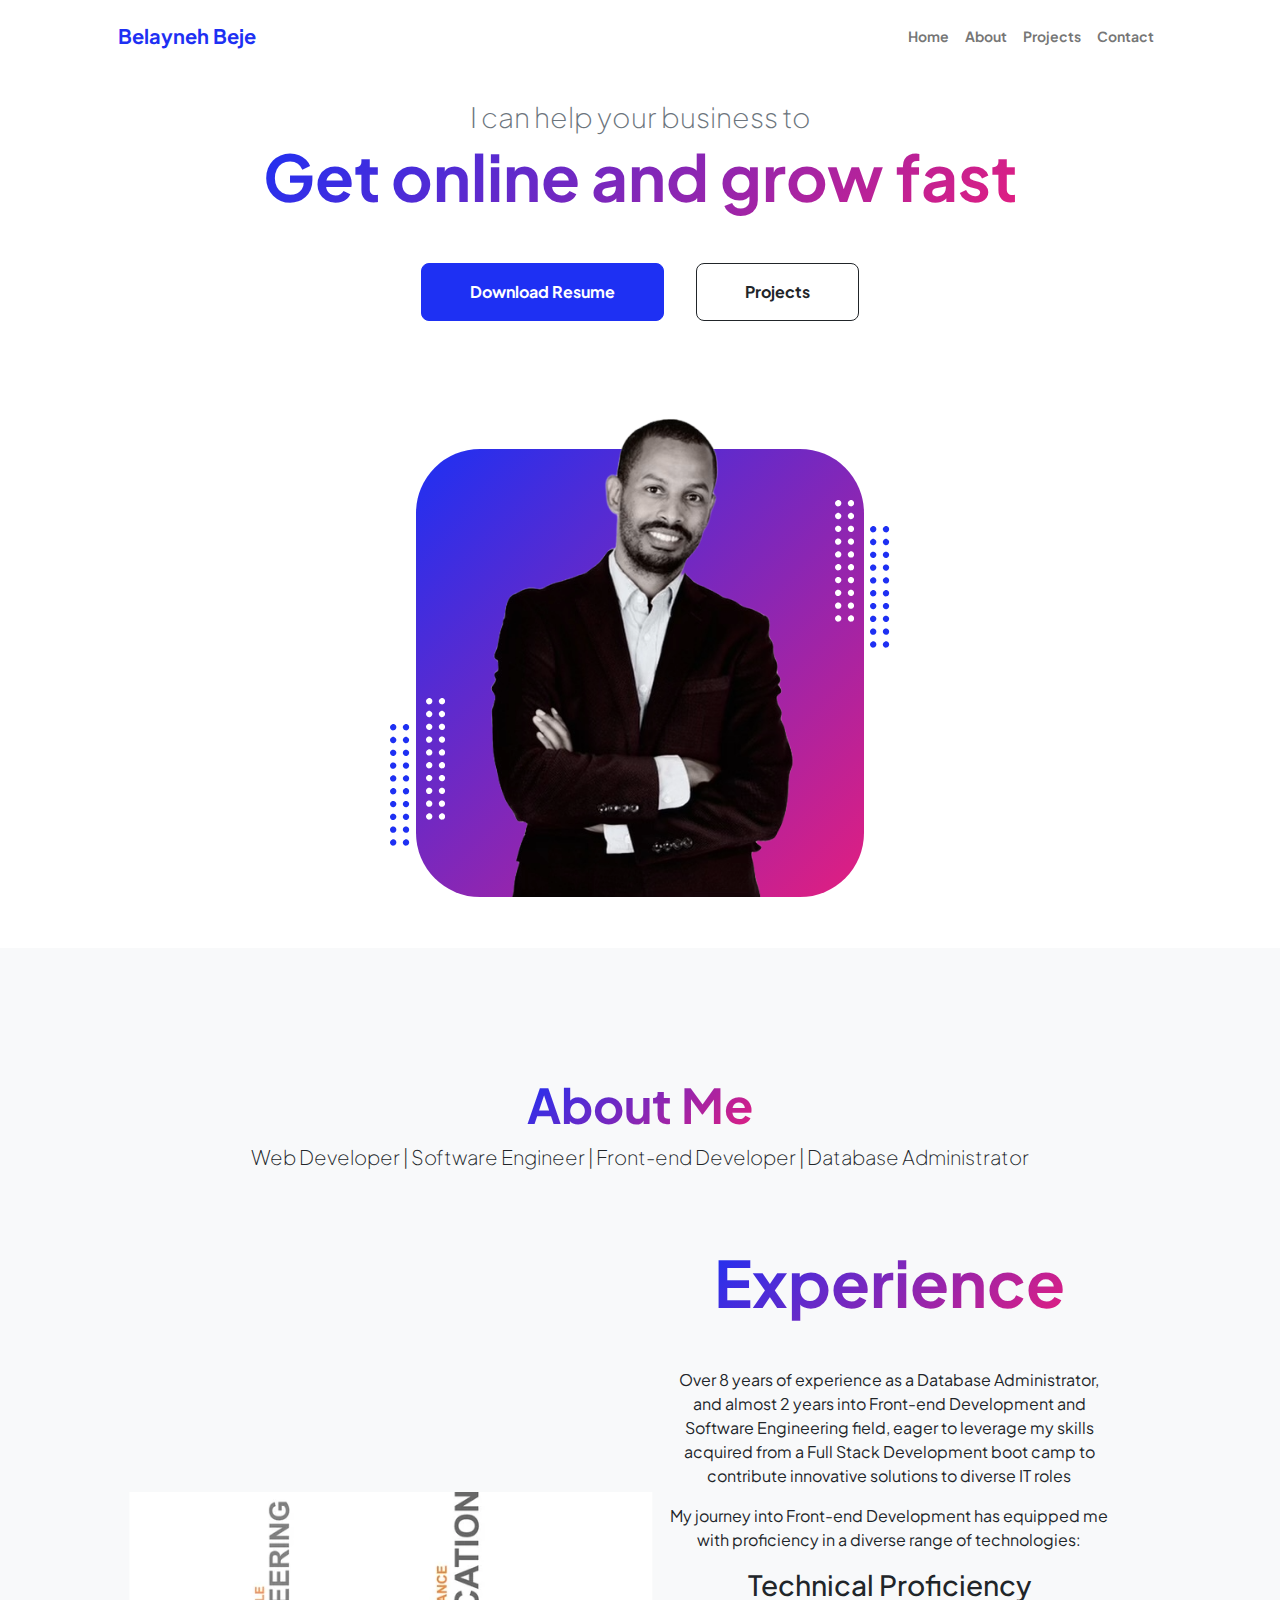
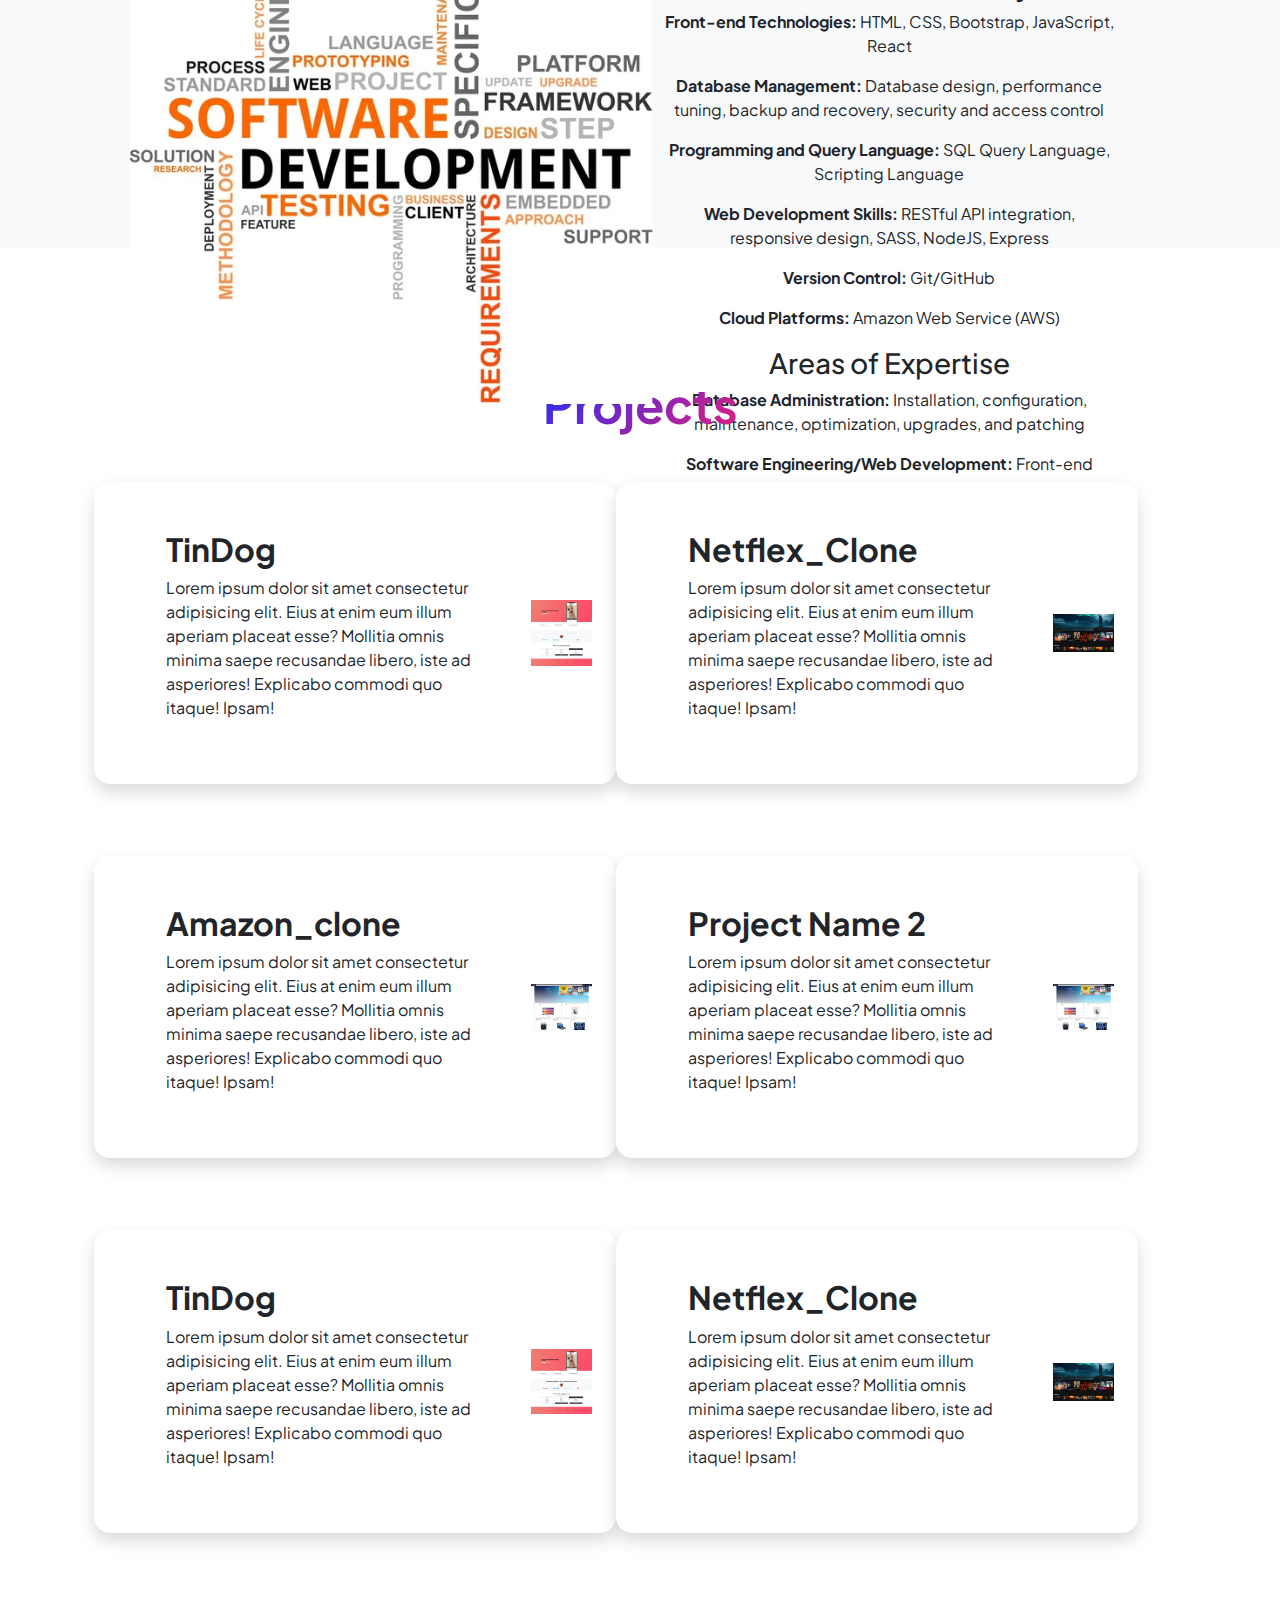
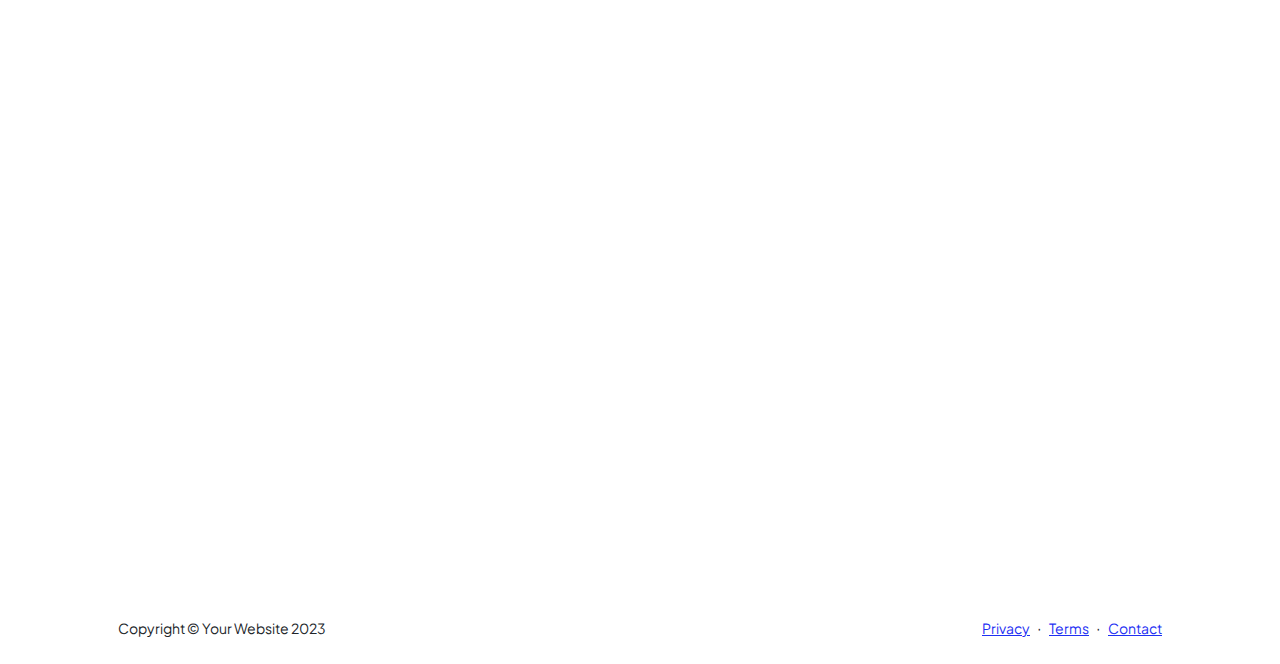
==== commit c0962962: "on this round we include the netflex clone as a project" ====
--- a/index.html
+++ b/index.html
@@ -24,11 +24,11 @@
         
         <nav class="navbar fixed-top navbar-expand-lg navbar-light bg-white py-3">
                 <div class="container px-5">
-                    <a class="navbar-brand" href="index.html"><span class="fw-bolder text-primary">Belayneh Beje</span></a>
+                    <a class="navbar-brand" href="./"><span class="fw-bolder text-primary">Belayneh Beje</span></a>
                     <button class="navbar-toggler" type="button" data-bs-toggle="collapse" data-bs-target="#navbarSupportedContent" aria-controls="navbarSupportedContent" aria-expanded="false" aria-label="Toggle navigation"><span class="navbar-toggler-icon"></span></button>
                     <div class="collapse navbar-collapse" id="navbarSupportedContent">
                         <ul class="navbar-nav ms-auto mb-2 mb-lg-0 small fw-bolder">
-                            <li class="nav-item"><a class="nav-link" href="index.html">Home</a></li>
+                            <li class="nav-item"><a class="nav-link" href="./">Home</a></li>
                             <li class="nav-item"><a class="nav-link" href="#about">About</a></li>
                             <li class="nav-item"><a class="nav-link" href="#projects">Projects</a></li>
                             <li class="nav-item"><a class="nav-link" href="#contact">Contact</a></li>
@@ -201,8 +201,8 @@
                                 <div class="container px-5 pb-5">
                                     <div class="row gx-5 align-items-center">
                                         
-                                        <div class="col-xxl-7">
-                                            <!-- Header profile picture-->
+                                        <div class="col-lg-6">
+                                            <!-- about picture-->
                                             <div class="d-flex justify-content-center mt-5 mt-xxl-0">
                                                 <div class="profile bg-gradient-primary-to-secondary">
                                                     <!-- TIP: For best results, use a photo with a transparent background like the demo example below-->
@@ -212,17 +212,32 @@
                                                 </div>
                                             </div>
                                         </div>
-                                        <div class="col-xxl-5">
-                                            <!-- Header text content-->
-                                            <div class="text-center text-xxl-start">
+                                        <div class="col-lg-6">
+                                            <!-- about text content-->
+                                            <div class="text-center text-xxl-start my-sm-5">
                                                 
-                                                <div class="fs-3 fw-light text-muted">I can help your business to</div>
+                                                <!-- <div class="fs-3 fw-light text-muted">I can help your business to</div> -->
                                                 
-                                                <h1 class="display-3 fw-bolder mb-5"><span class="text-gradient d-inline">Get online and grow fast</span></h1>
+                                                <h1 class="display-3 fw-bolder mb-5"><span class="text-gradient d-inline">Experience</span></h1>
                                                 <div class="d-grid gap-3 d-sm-flex justify-content-sm-center justify-content-xxl-start mb-3">
                                                     <!-- <a class="btn btn-primary btn-lg px-5 py-3 me-sm-3 fs-6 fw-bolder" href="./assets/Resume.pdf" target="_blank">Download Resume</a>
                                                     <a class="btn btn-outline-dark btn-lg px-5 py-3 fs-6 fw-bolder" href="projects.html" target="_blank">Projects</a> -->
-                                                    <p>Experienced Database Administrator with more than 8 years’ proven experience seeking a dynamic role that leverage my Database Administrator experience with my comprehensive skills that I have acquired during my Full stack development boot camp course and real-life projects experience I have worked on during my training. Eager to leverage this dual expertise in my future endeavor as a Front-end Developer/Software engineer and committed to contributing valuable insights to diverse IT roles.</p>
+                                                    <div>
+                                                        <p>Over 8 years of experience as a Database Administrator, and almost 2 years into Front-end Development and Software Engineering field, eager to leverage my skills acquired from a Full Stack Development boot camp to contribute innovative solutions to diverse IT roles</p>
+                                                        <p>My journey into Front-end Development has equipped me with proficiency in a diverse range of technologies:</p>
+                                                        <h3>Technical Proficiency</h3>
+                                                        <p><span class="fw-bolder">Front-end Technologies:</span> HTML, CSS, Bootstrap, JavaScript, React</p>
+                                                        <p><span class="fw-bolder">Database Management:</span> Database design, performance tuning, backup and recovery, security and access control</p>
+                                                        <p><span class="fw-bolder">Programming and Query Language:</span> SQL Query Language, Scripting Language</p>
+                                                        <p><span class="fw-bolder">Web Development Skills:</span> RESTful API integration, responsive design, SASS, NodeJS, Express</p>
+                                                        <p><span class="fw-bolder">Version Control:</span> Git/GitHub</p>
+                                                        <p><span class="fw-bolder">Cloud Platforms:</span> Amazon Web Service (AWS)</p>
+                                                        <h3>Areas of Expertise</h3>
+                                                        <p><span class="fw-bolder">Database Administration:</span> Installation, configuration, maintenance, optimization, upgrades, and patching</p>
+                                                        <p><span class="fw-bolder">Software Engineering/Web Development:</span> Front-end development, backend integration, version control, deployment technologies</p>
+                                                        <p><span class="fw-bolder">Collaboration and Communication:</span> Effective teamwork, problem-solving, continuous learning</p>
+                                                    </div>
+                                                    
                                                 </div>
                                             </div>
                                         </div>
@@ -255,10 +270,10 @@
                                 <div class="card-body p-0">
                                     <div class="d-flex flex-column flex-lg-row  align-items-center">
                                         <div class="p-5 col-xs-12">
-                                            <h2 class="fw-bolder">Project Name 1</h2>
+                                            <h2 class="fw-bolder">TinDog</h2>
                                             <p>Lorem ipsum dolor sit amet consectetur adipisicing elit. Eius at enim eum illum aperiam placeat esse? Mollitia omnis minima saepe recusandae libero, iste ad asperiores! Explicabo commodi quo itaque! Ipsam!</p>
                                         </div>
-                                        <a href="https://belaynehb.github.io/TinDog/" target="_blank"><img class="img-fluid col-xs-12" src="./assets/images/TinDog.png" alt="..." /></a>
+                                        <a href="https://belaynehb.github.io/TinDog/" target="_blank"><img class="img-fluid col-xs-12" src="./assets/images/TinDog.png" alt="..." / width="300" height="400"></a>
                                         
                                     </div>
                                 </div>
@@ -268,10 +283,11 @@
                                 <div class="card-body p-0">
                                     <div class="d-flex flex-column flex-lg-row align-items-center">
                                         <div class="p-5 col-xs-12">
-                                            <h2 class="fw-bolder">Project Name 2</h2>
+                                            <h2 class="fw-bolder">Netflex_Clone</h2>
                                             <p>Lorem ipsum dolor sit amet consectetur adipisicing elit. Eius at enim eum illum aperiam placeat esse? Mollitia omnis minima saepe recusandae libero, iste ad asperiores! Explicabo commodi quo itaque! Ipsam!</p>
                                         </div>
-                                        <img class="img-fluid col-xs-12" src="https://dummyimage.com/300x400/343a40/6c757d" alt="..." />
+                                        <a href="https://netflix-clone-61c7c.firebaseapp.com/" target="_blank"><img  class="img-fluid col-xs-12" src="./assets/images/netflix-clone.png" alt="netflex clone" width="300" height="400"/></a>
+                                        
                                     </div>
                                 </div>
                             </div>
@@ -279,19 +295,20 @@
                     
                     <div class="row gx-5 justify-content-center col-lg-12 my-5">
                         
-                        <!-- Project Card 1 Row 1-->
+                        <!-- Project Card 1 Row 2-->
                         <div class="card overflow-hidden shadow rounded-4 border-0 col-lg-6 col-md-12 mb-4">
                             <div class="card-body p-0">
                                 <div class="d-flex flex-column flex-lg-row  align-items-center">
                                     <div class="p-5 col-xs-12">
-                                        <h2 class="fw-bolder">Project Name 1</h2>
+                                        <h2 class="fw-bolder">Amazon_clone</h2>
                                         <p>Lorem ipsum dolor sit amet consectetur adipisicing elit. Eius at enim eum illum aperiam placeat esse? Mollitia omnis minima saepe recusandae libero, iste ad asperiores! Explicabo commodi quo itaque! Ipsam!</p>
                                     </div>
-                                    <img class="img-fluid col-xs-12" src="https://dummyimage.com/300x400/343a40/6c757d" alt="..." />
-                                </div>
-                            </div>
-                        </div>
-                        <!-- Project Card 2 Row 1-->
+                                    <a href="https://clone-e65e0.firebaseapp.com/" target="_blank"><img class="img-fluid col-xs-12" src="./assets/images/amazon-clone.png" alt="..." width="300" height="400"/></a>
+                                    
+                                </div>
+                            </div>
+                        </div>
+                        <!-- Project Card 2 Row 2-->
                         <div class="card overflow-hidden shadow rounded-4 border-0 col-lg-6 col-md-12 mb-4">
                             <div class="card-body p-0">
                                 <div class="d-flex flex-column flex-lg-row align-items-center">
@@ -299,11 +316,41 @@
                                         <h2 class="fw-bolder">Project Name 2</h2>
                                         <p>Lorem ipsum dolor sit amet consectetur adipisicing elit. Eius at enim eum illum aperiam placeat esse? Mollitia omnis minima saepe recusandae libero, iste ad asperiores! Explicabo commodi quo itaque! Ipsam!</p>
                                     </div>
-                                    <img class="img-fluid col-xs-12" src="https://dummyimage.com/300x400/343a40/6c757d" alt="..." />
-                                </div>
-                            </div>
-                        </div>
-                    </div>
+                                    <a href=""><img class="img-fluid col-xs-12" src="./assets/images/amazon-clone.png" alt="..." width="300" height="400"/></a>
+                                    
+                                </div>
+                            </div>
+                        </div>
+                    </div>
+                    <div class="row gx-5 justify-content-center col-lg-12 my-5">
+                        
+                        <!-- Project Card 1 Row 3-->
+                        <div class="card overflow-hidden shadow rounded-4 border-0 col-lg-6 col-md-12 mb-4">
+                            <div class="card-body p-0">
+                                <div class="d-flex flex-column flex-lg-row  align-items-center">
+                                    <div class="p-5 col-xs-12">
+                                        <h2 class="fw-bolder">TinDog</h2>
+                                        <p>Lorem ipsum dolor sit amet consectetur adipisicing elit. Eius at enim eum illum aperiam placeat esse? Mollitia omnis minima saepe recusandae libero, iste ad asperiores! Explicabo commodi quo itaque! Ipsam!</p>
+                                    </div>
+                                    <a href="https://belaynehb.github.io/TinDog/" target="_blank"><img class="img-fluid col-xs-12" src="./assets/images/TinDog.png" alt="..." / width="300" height="400"></a>
+                                    
+                                </div>
+                            </div>
+                        </div>
+                        <!-- Project Card 2 Row 3-->
+                        <div class="card overflow-hidden shadow rounded-4 border-0 col-lg-6 col-md-12 mb-4">
+                            <div class="card-body p-0">
+                                <div class="d-flex flex-column flex-lg-row align-items-center">
+                                    <div class="p-5 col-xs-12">
+                                        <h2 class="fw-bolder">Netflex_Clone</h2>
+                                        <p>Lorem ipsum dolor sit amet consectetur adipisicing elit. Eius at enim eum illum aperiam placeat esse? Mollitia omnis minima saepe recusandae libero, iste ad asperiores! Explicabo commodi quo itaque! Ipsam!</p>
+                                    </div>
+                                    <a href="https://netflix-clone-61c7c.firebaseapp.com/" target="_blank"><img  class="img-fluid col-xs-12" src="./assets/images/netflix-clone.png" alt="netflex clone" width="300" height="400"/></a>
+                                    
+                                </div>
+                            </div>
+                        </div>
+                </div>
                     
                 </div>
             </section>
--- a/css/customestyle.css
+++ b/css/customestyle.css
@@ -6,22 +6,20 @@
 #hero {
     height: 100vh;
 }
-#about {
+#about, #projects, #contact {
     height: 100vh;
-    padding-top: 5rem !important;   
+    padding-top: 5rem !important;
+      
 }
-#resume {
-    height: 190vh;
-    padding-top: 5rem !important;
-}
-#projects {
+
+/* #projects {
     height: 120vh;
     padding-top:5rem;
 }
 #contact {
     height: 100vh;
     padding-top: 5rem;
-}
+} */
 .about_content {
     display: flex;
     justify-content: space-between;
